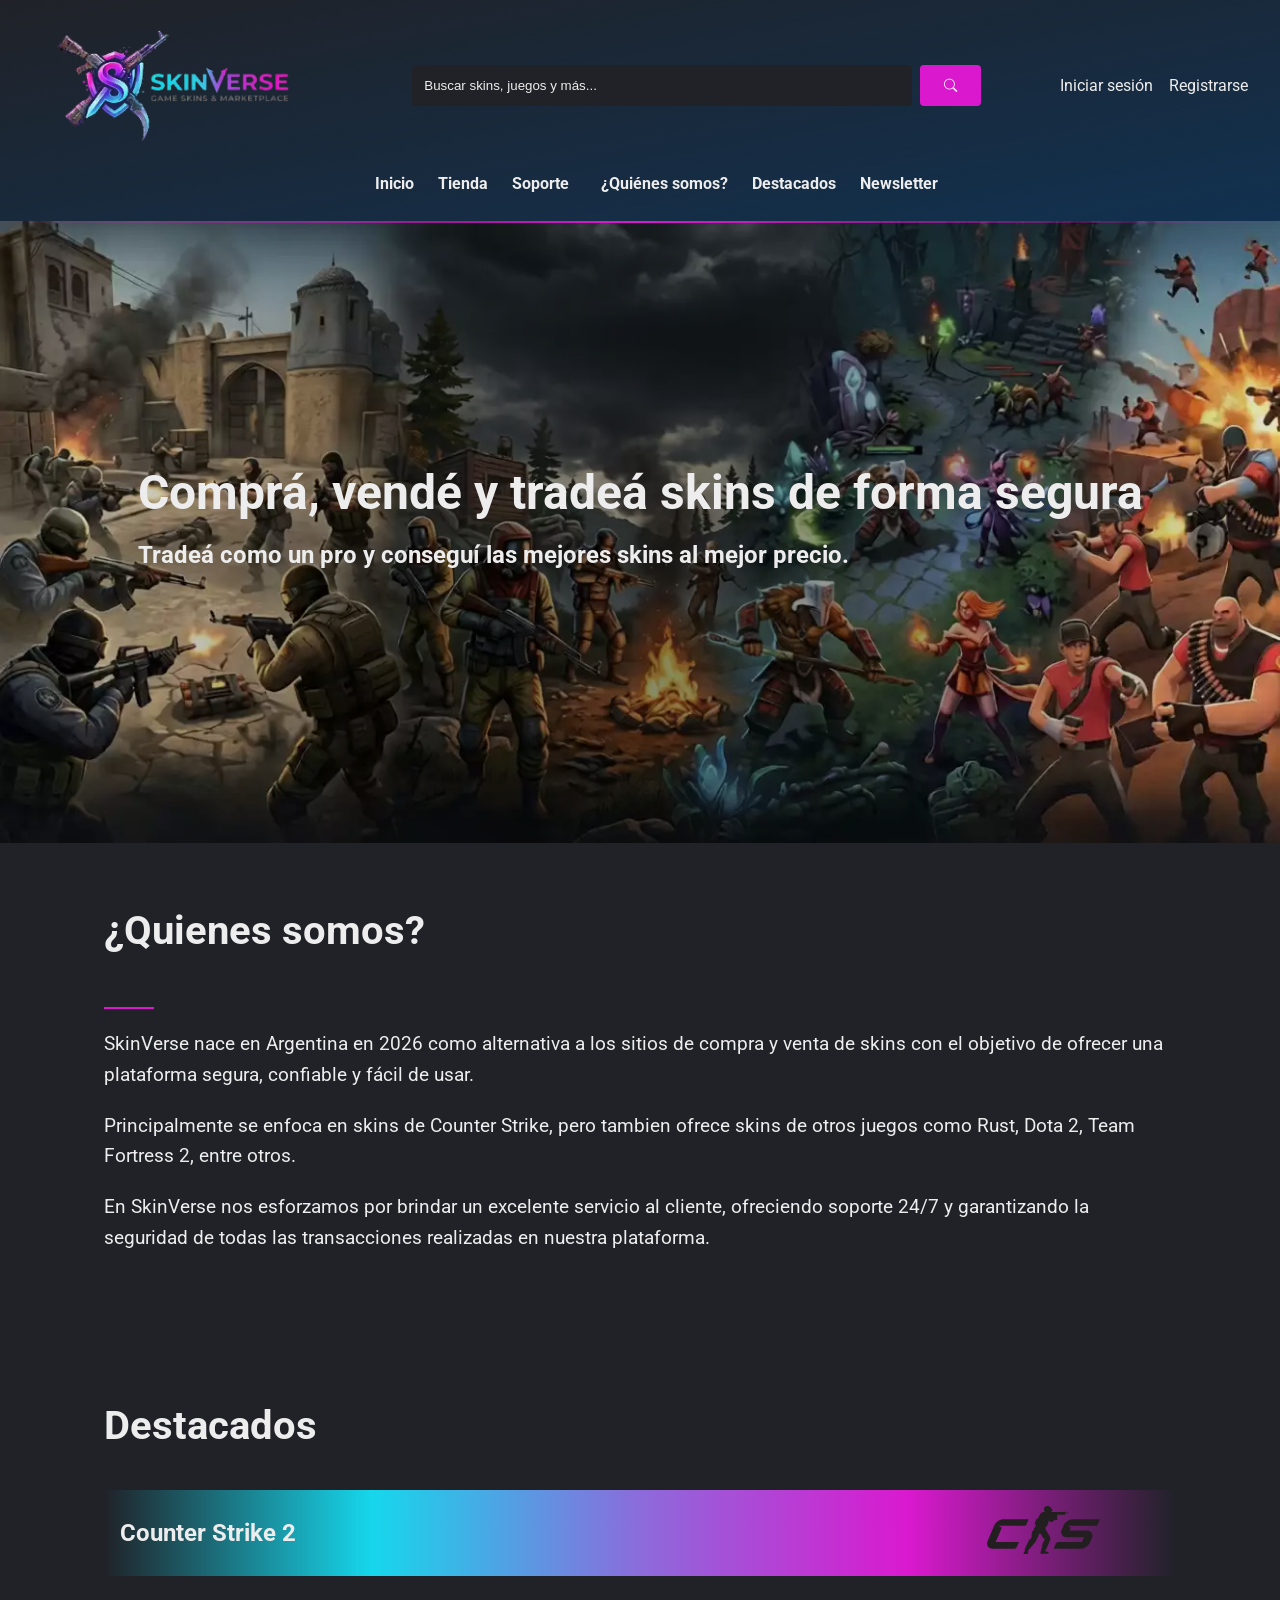
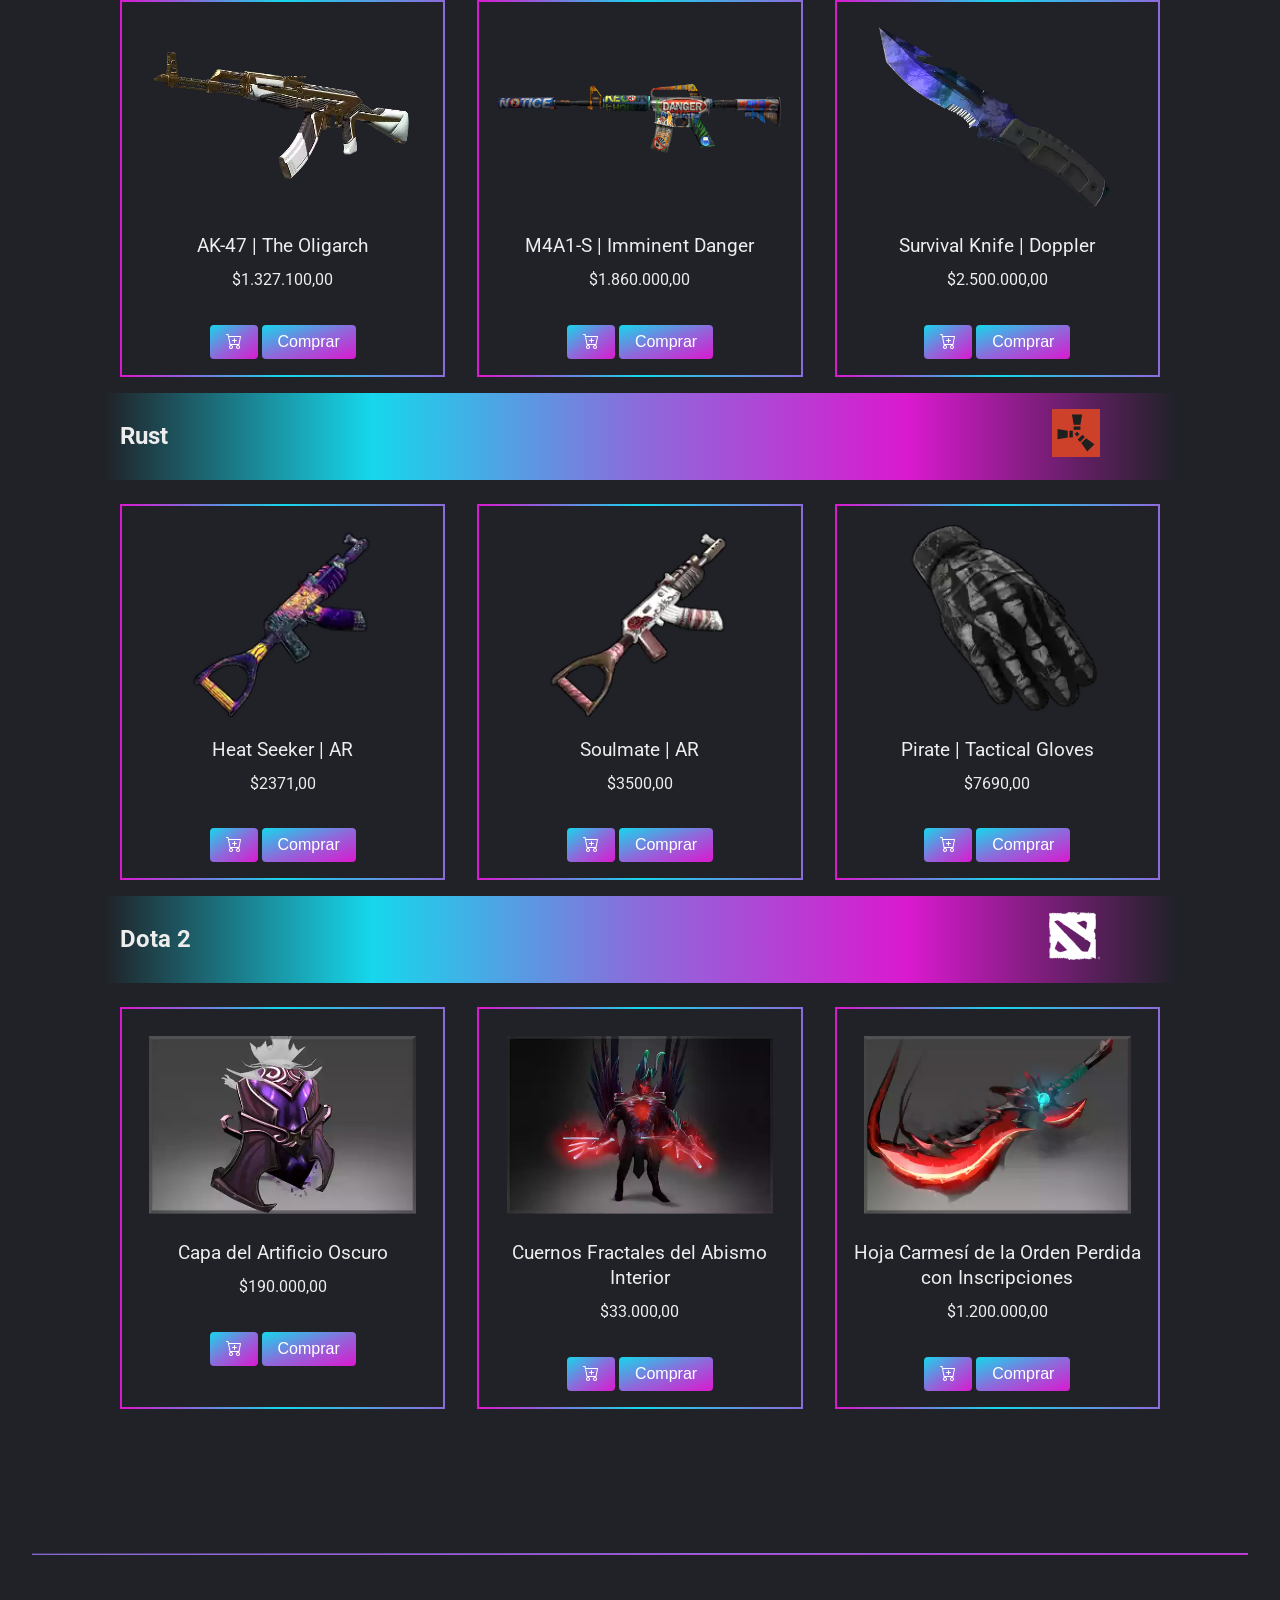
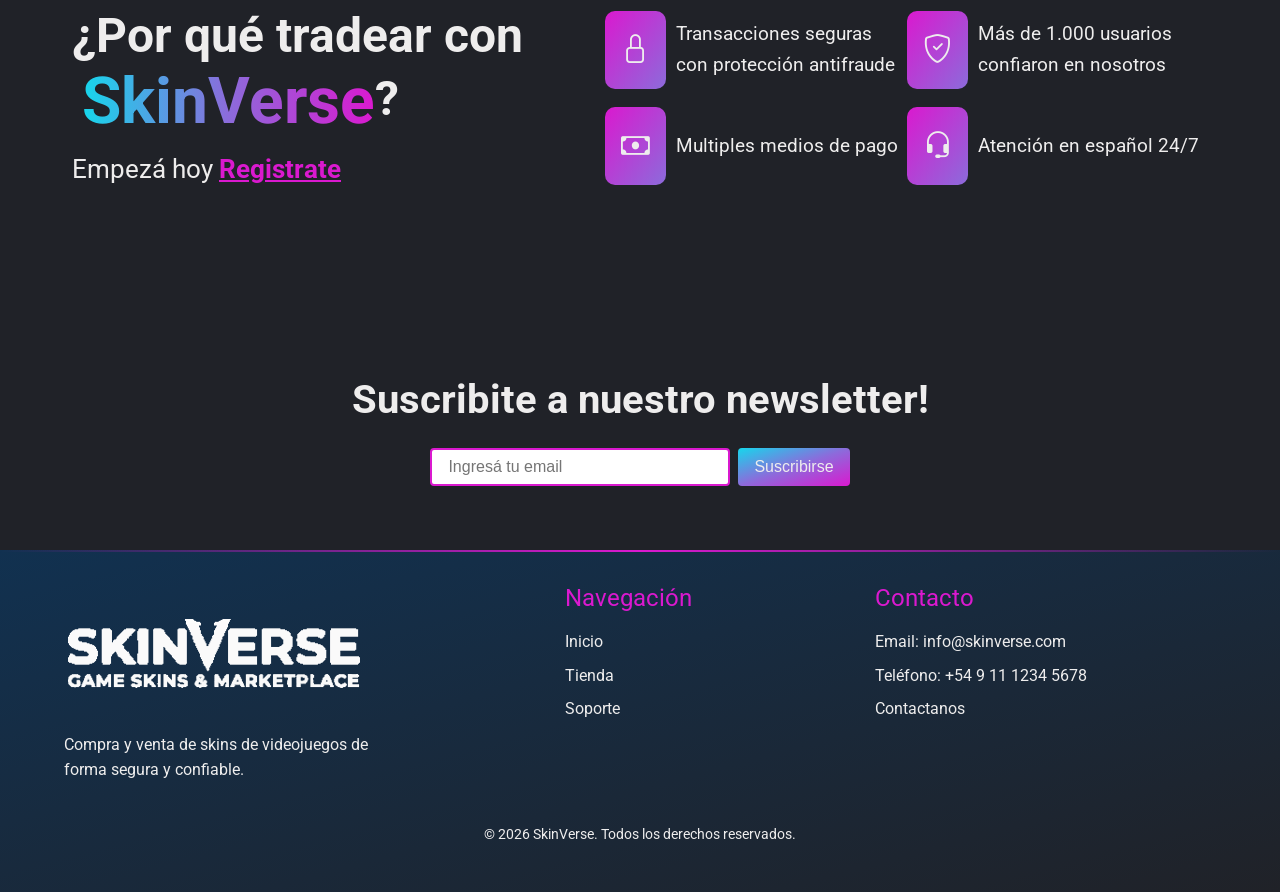
==== index.html @ b6c8f29d "README y ajustes CSS README completo CSS: ajustes para el funcionamiento responsive" ====
<!-- 
    SKINVERSE
    Es un proyecto realizado para el curso Frontend-JS de TalentoTech. El objetivo del proyecto es crear un sitio web de compra y venta de skins de videojuegos, 
    utilizando HTML, CSS y JavaScript.
    Desarrollado por: Elias Garcia - 2026
-->

<!DOCTYPE html>

<html lang="es">

<head>
    <meta charset="UTF-8">
    <meta name="viewport" content="width=device-width, initial-scale=1.0">
    <title>Compra y venta de skins | SkinVerse</title>
    <!-- Bootstrap icons -->
    <link rel="stylesheet" href="https://cdn.jsdelivr.net/npm/bootstrap-icons@1.13.1/font/bootstrap-icons.min.css">

    <!-- Google Fonts -->
    <link rel="preconnect" href="https://fonts.googleapis.com">
    <link rel="preconnect" href="https://fonts.gstatic.com" crossorigin>
    <link href="https://fonts.googleapis.com/css2?family=Roboto:ital,wght@0,100..900;1,100..900&display=swap"
        rel="stylesheet">
    <!--  End google fonts -->
    <!-- Estilos skinverse -->
    <link rel="stylesheet" href="/css/styles.css">
    <link rel="stylesheet" href="/css/home.css">


</head>
<!-- BODY START -->

<body>
    <!-- HEADER START -->
    <header class="header">
        <div class="header-top">
            <div class="header-logo">
                <a href="/index.html"><img src="/img/main/logos/logo.webp" alt="SkinVerse compra, venta y tradeo de skins"></a>
            </div>
            <button class="menu-toggle" aria-label="Desplegar menu" aria-expanded="false" aria-controls="main-nav">
                <i class="bi bi-list"></i>
            </button>
            <div class="search-container">
                <input type="text" placeholder="Buscar skins, juegos y más...">
                <button><i class="bi bi-search"></i></button>
            </div>
            <div class="auth-nav">
                <a href="/pages/login.html" class="btn-auth">Iniciar sesión</a>
                <a href="/pages/signup.html" class="btn-auth">Registrarse</a>
            </div>
        </div>
        <div class="header-bottom">
            <nav class="main-nav">
                <ul class="main-list list">
                    <li><a class="nav-link" href="/index.html">Inicio</a></li>
                    <li><a class="nav-link" href="/pages/store.html">Tienda</a></li>
                    <li><a class="nav-link" href="/pages/support.html">Soporte</a></li>
                </ul>
                <ul class="page-list list">
                    <li><a class="nav-link" href="#about">¿Quiénes somos?</a></li>
                    <li><a class="nav-link" href="#products">Destacados</a></li>
                    <li><a class="nav-link" href="#newsletter">Newsletter</a></li>
                </ul>
            </nav>
        </div>
    </header>
    <!-- HEADER END -->
    <!-- MAIN START -->
    <main>
        <!-- HERO SECTION START -->
        <section class="hero" id="home">
            <img src="/img/main/hero/hero_skinverse_compra_y_vende_skins_seguro.webp"
                alt="Compra, vende y tradea skins de forma segura">
            <div class="container hero-container">
                <h1>Comprá, vendé y tradeá skins de forma segura</h1>
                <h2>Tradeá como un pro y conseguí las mejores skins al mejor precio.</h2>
            </div>
        </section>
        <!-- HERO SECTION END -->
        <!-- ABOUT-US SECTION START -->
        <section class="about" id="about">
            <div class="container about-container">
                <h2>¿Quienes somos?</h2>
                <div class="about-content">
                    <p>
                        SkinVerse nace en Argentina en 2026 como alternativa a los sitios de compra y venta de skins con
                        el objetivo de ofrecer una plataforma segura, confiable y fácil de usar.
                    </p>
                    <p>
                        Principalmente se enfoca en skins de Counter Strike, pero tambien ofrece skins de otros juegos
                        como Rust, Dota 2, Team Fortress 2, entre otros.
                    </p>
                    <p>
                        En SkinVerse nos esforzamos por brindar un excelente servicio al cliente, ofreciendo soporte
                        24/7 y garantizando la seguridad de todas las transacciones realizadas en nuestra plataforma.
                    </p>
                </div>
            </div>
        </section>
        <!-- ABOUT-US SECTION END -->
        <!-- PRODUCTS SECTION START -->
        <section class="products" id="products">
            <div class="container products-container">
                <h2>Destacados</h2>
                <div class="products-content">
                    <h2 id="CS2">Counter Strike 2 <span><img src="/img/main/logos/logo_cs_sm_blk.svg"
                                alt="cs2 logo"></span></h2>
                    <!-- PRODUCT CAROUSEL START -->
                    <div class="popular-products-subsection">
                        <div class="popular-product-card">
                            <div class="card-header">
                                <img src="/img/skins/cs2/AK-47-The Oligarch.webp"
                                    alt="Skinverse - CS2 - AK-47 The Oligarch">
                            </div>
                            <div class="card-body">
                                <h3>AK-47 | The Oligarch</h3>
                                <p>$1.327.100,00</p>
                            </div>
                            <div class="card-footer">
                                <button class="card-btn-secondary"><i class="bi bi-cart-plus"></i></button>
                                <button class="card-btn-primary">Comprar</button>
                            </div>
                        </div>
                        <div class="popular-product-card">
                            <div class="card-header">
                                <img src="/img/skins/cs2/M4A1-S-Imminent Danger.webp"
                                    alt="Skinverse - CS2 - M4A1-S Imminent Danger">
                            </div>
                            <div class="card-body">
                                <h3>M4A1-S | Imminent Danger</h3>
                                <p>$1.860.000,00</p>
                            </div>
                            <div class="card-footer">
                                <button class="card-btn-secondary"><i class="bi bi-cart-plus"></i></button>
                                <button class="card-btn-primary">Comprar</button>
                            </div>
                        </div>
                        <div class="popular-product-card">
                            <div class="card-header">
                                <img src="/img/skins/cs2/Survival-Knife-Doppler.webp"
                                    alt="Skinverse - CS2 - Survival Knife Doppler">
                            </div>
                            <div class="card-body">
                                <h3>Survival Knife | Doppler</h3>
                                <p>$2.500.000,00</p>
                            </div>
                            <div class="card-footer">
                                <button class="card-btn-secondary"><i class="bi bi-cart-plus"></i></button>
                                <button class="card-btn-primary">Comprar</button>
                            </div>
                        </div>
                    </div>
                    <!-- PRODUCT CAROUSEL END -->
                    <h2 id="Rust">Rust <span><img src="/img/main/logos/rust-marque.svg" alt="rust logo"></span></h2>
                    <!-- SECOND CAROUSEL START -->
                    <div class="popular-products-subsection">
                        <div class="popular-product-card">
                            <div class="card-header">
                                <img src="img/skins/rust/Heat-Seeker-AR.webp" alt="Skinverse - Rust - Heat Seeker AR">
                            </div>
                            <div class="card-body">
                                <h3>Heat Seeker | AR</h3>
                                <p>$2371,00</p>
                            </div>
                            <div class="card-footer">
                                <button class="card-btn-secondary"><i class="bi bi-cart-plus"></i></button>
                                <button class="card-btn-primary">Comprar</button>
                            </div>
                        </div>
                        <div class="popular-product-card">
                            <div class="card-header">
                                <img src="img/skins/rust/Soulmate-AR.webp" alt="Skinverse - Rust - Soulmate AR">
                            </div>
                            <div class="card-body">
                                <h3>Soulmate | AR</h3>
                                <p>$3500,00</p>
                            </div>
                            <div class="card-footer">
                                <button class="card-btn-secondary"><i class="bi bi-cart-plus"></i></button>
                                <button class="card-btn-primary">Comprar</button>
                            </div>
                        </div>
                        <div class="popular-product-card">
                            <div class="card-header">
                                <img src="img/skins/rust/Pirate-Tactical-Gloves.webp"
                                    alt="Skinverse - Rust - Pirate | Tactical Gloves">
                            </div>
                            <div class="card-body">
                                <h3>Pirate | Tactical Gloves</h3>
                                <p>$7690,00</p>
                            </div>
                            <div class="card-footer">
                                <button class="card-btn-secondary"><i class="bi bi-cart-plus"></i></button>
                                <button class="card-btn-primary">Comprar</button>
                            </div>
                        </div>
                    </div>
                    <!-- SECOND CAROUSEL END -->
                    <h2 id="Dota2">Dota 2 <span><img src="/img/main/logos/dota2_logo_symbol.png"
                                alt="dota2 logo"></span></h2>
                    <!-- TERTIARY CAROUSEL START -->
                    <div class="popular-products-subsection">
                        <div class="popular-product-card">
                            <div class="card-header">
                                <img src="img/skins/dota2/Capa-del-Artificio-Oscuro.webp"
                                    alt="Skinverse - Dota 2 - Capa del Artificio Oscuro">
                            </div>
                            <div class="card-body">
                                <h3>Capa del Artificio Oscuro</h3>
                                <p>$190.000,00</p>
                            </div>
                            <div class="card-footer">
                                <button class="card-btn-secondary"><i class="bi bi-cart-plus"></i></button>
                                <button class="card-btn-primary">Comprar</button>
                            </div>
                        </div>
                        <div class="popular-product-card">
                            <div class="card-header">
                                <img src="img/skins/dota2/Cuernos-Fractales-del-Abismo-Interior.webp"
                                    alt="Skinverse - Dota 2 - Cuernos Fractales del Abismo Interior">
                            </div>
                            <div class="card-body">
                                <h3>Cuernos Fractales del Abismo Interior</h3>
                                <p>$33.000,00</p>
                            </div>
                            <div class="card-footer">
                                <button class="card-btn-secondary"><i class="bi bi-cart-plus"></i></button>
                                <button class="card-btn-primary">Comprar</button>
                            </div>
                        </div>
                        <div class="popular-product-card">
                            <div class="card-header">
                                <img src="img/skins/dota2/Hoja-Carmesí-de-la-Orden-Perdida-con-Inscripciones.webp"
                                    alt="Skinverse - Dota 2 - Hoja Carmesí de la Orden Perdida con Inscripciones">
                            </div>
                            <div class="card-body">
                                <h3>Hoja Carmesí de la Orden Perdida con Inscripciones</h3>
                                <p>$1.200.000,00</p>
                            </div>
                            <div class="card-footer">
                                <button class="card-btn-secondary"><i class="bi bi-cart-plus"></i></button>
                                <button class="card-btn-primary">Comprar</button>
                            </div>
                        </div>
                    </div>
                    <!-- TERTIARY CAROUSEL END -->
                </div>
                <!-- PRODUCTS CONTENT END -->
            </div>
        </section>
        <!-- PRODUCTS SECTION END -->
        <!-- SERVICES SECTION START -->
        <section class="services" id="services">
            <div class="container services-container">
                <div class="services-content">
                    <div>
                        <h2>¿Por qué tradear con <span>SkinVerse</span>?</h2>
                        <p>
                            Empezá hoy <a href="/pages/signup.html" class="btn-cta-services">Registrate</a>
                        </p>
                    </div>
                    <ol>
                        <li><i class="bi bi-lock"></i>Transacciones seguras con protección antifraude</li>
                        <li><i class="bi bi-shield-check"></i>Más de 1.000 usuarios confiaron en nosotros</li>
                        <li><i class="bi bi-cash"></i> Multiples medios de pago</li>
                        <li><i class="bi bi-headset"></i> Atención en español 24/7</li>
                    </ol>
                </div>
            </div>
        </section>
        <!-- SERVICES SECTION END -->
        <!-- NEWSLETTER SECTION START -->
        <section class="newsletter" id="newsletter">
            <div class="container newsletter-container">
                <h2>Suscribite a nuestro newsletter!</h2>
                <form method="POST" action="">
                    <input name="email" type="email" placeholder="Ingresá tu email" required>
                    <input type="hidden" name="_redirect" value="">
                    <button type="submit">Suscribirse</button>
                </form>
            </div>
        </section>
        <!-- NEWSLETTER SECTION END -->
    </main>
    <!-- MAIN END -->
    <!-- FOOTER START -->
    <footer>
        <div class="footer-container">
            <div class="footer-content">
                <div class="footer-col logo">
                    <img src="img/main/logos/logo_footer.webp" alt="skinverse compra,venta y tradeo de skins">
                    <p>Compra y venta de skins de videojuegos de forma segura y confiable.</p>
                </div>
                <div class="footer-col footer-nav">
                    <h3>Navegación</h3>
                    <ul>
                        <li><a href="/index.html">Inicio</a></li>
                        <li><a href="/pages/store.html">Tienda</a></li>
                        <li><a href="/pages/support.html">Soporte</a></li>
                    </ul>
                </div>
                <div class="footer-col">
                    <h3>Contacto</h3>
                    <p>Email: info@skinverse.com</p>
                    <p>Teléfono: +54 9 11 1234 5678</p>
                    <p><a href="/pages/support.html">Contactanos</a></p>
                </div>
            </div>
            <div class="footer-bottom">
                <p>&copy; 2026 SkinVerse. Todos los derechos reservados.</p>
            </div>

    </footer>
    <!-- FOOTER END -->
</body>
<!-- BODY END -->

</html>
---- css/styles.css ----
/* Aca iran los estilos basicos que se utilizan en todas las paginas dentro de este proyecto
    Tales como fondos, colores, tipografias, clases comunes, etiquetas section, main, header, footer, etc.+

    Colores: 
    Primario: Fucsia: #da19cf
    Secundario: Cian: #16d7ec
    Terciario: Violeta: #451591
    Cuaternario: Azul oscuro: #113150
    Fondo: Gris oscuro: #202228
    Textos claros: #eeeded
    Textos oscuros: #000000

    Tipografia: Roboto, sans-serif



*/
*,
*::before,
*::after {
    margin: 0;
    padding: 0;
    box-sizing: border-box;
}

:root {
    --primary-color: #da19cf;
    --primary-color-transparent: rgba(218, 25, 207, 0.5);
    --primary-color-dark: #a3158c;
    --secondary-color: #16d7ec;
    --secondary-color-transparent: rgba(22, 215, 236, 0.5);
    --tertiary-color: #8c6bdb;
    --primary-hover: #451591;
    --secondary-hover: #113150;

    --bg-primary: #202228;
    --bg-primary-transparent: rgba(32, 34, 40, 0.8);
    --bg-secondary: #113150;
    --bg-secondary-transparent: rgba(17, 49, 80, 0.8);
    --text-light: #eeeded;
    --text-dark: #000000;

    --light: #eeeded;
    --dark: #000000;

    --font-family: 'Roboto', sans-serif;
    --font-weight-normal: 400;
    --font-weight-bold: 700;
    --max-width: 1200px;
}

html {
    font-family: var(--font-family);
    font-size: 16px;
    scroll-behavior: smooth;
    scroll-padding-top: 200px;
}

body {
    background-color: var(--bg-primary);
    color: var(--text-light);
    line-height: 1.6;
}

body.menu-open {
    overflow: hidden;
}

header {
    background-color: var(--bg-secondary);
    z-index: 1000;
}

main {
    background-color: var(--bg-primary);
}

footer {
    position: relative;
}

h1,
h2 {
    font-weight: var(--font-weight-bold);
    line-height: 1.2;
    margin-bottom: 0.5rem;
}

h3,
h4,
h5 {
    font-weight: var(--font-weight-normal);
    line-height: 1.3;
    margin-bottom: 0.5rem;
}

h1 {
    font-size: clamp(1.8rem, 2.5vw, 2.5rem);
}

h2 {
    font-size: clamp(1.6rem, 2.2vw, 2.1rem);
}

h3 {
    font-size: clamp(1.4rem, 1.9vw, 1.8rem);
}

h4 {
    font-size: clamp(1.2rem, 1.6vw, 1.5rem);
}

h5 {
    font-size: clamp(1.05rem, 1.3vw, 1.25rem);
}

h6 {
    font-size: clamp(1rem, 1.1vw, 1.1rem);
}

p {
    margin-bottom: 1em;
}

a,
button,
input,
textarea,
select {
    transition: background-color 0.3s ease, color 0.3s ease;
    border-color: 0.2s ease;
}

a {
    text-decoration: none;
}

a:hover {
    text-decoration: none;
}

button {
    cursor: pointer;
}

ul,
ol {
    margin-left: 2em;
    margin-bottom: 1em;
}

li {
    margin-bottom: 0.5em;
}

/* Clases basicas reutilizables */

.section {
    padding: 4rem 0;
}

.container {
    max-width: var(--max-width);
    margin: 0 auto;
    padding: 0 4rem;
}

.btn {
    display: inline-block;
    padding: 0.75rem 1.5rem;
    background-color: var(--primary-color);
    color: var(--text-light);
    font-weight: var(--font-weight-bold);
    border: none;
    border-radius: 4px;
    text-decoration: none;
    cursor: pointer;
}

/* ------------------ */

/* Clases pertenecientes al layout: header, main y footer */
/* Header */
.header {
    background-image: linear-gradient(to bottom right, var(--bg-primary), var(--bg-secondary));
    position: sticky;
    top: 0;
    z-index: 1000;

    display: flex;
    flex-direction: column;
    align-items: center;

    padding: 0 2rem;
}

/* MENU HAMBURGUESA */

.menu-toggle {
    display: none;
    align-items: center;
    justify-content: center;

    cursor: pointer;

    background-image: linear-gradient(
        45deg,
        var(--primary-color),
        var(--primary-color-dark)
    );

    padding: 0.5rem;
    border: none;
    border-radius: 4px;
}

.menu-toggle i {
    font-size: 1.8rem;
    color: var(--text-light);
}



/* HEADER TOP */

.header-top {
    display: flex;
    align-items: center;
    justify-content: space-between;
    width: 100%;
}

.header-top .header-logo {
    width: 300px;
    height: auto;
}

.header-top .header-logo img {
    width: 100%;
    height: auto;
}

.header-top .search-container {
    display: flex;
    align-items: center;
    justify-content: center;
    gap: 0.5rem;
}

.header-top .search-container input {
    padding: 0.8rem;
    border: none;
    border-radius: 4px;
    width: 500px;
    background: var(--bg-primary);
    color: var(--text-light);
}

.header-top .search-container input::placeholder {
    color: var(--text-light);
}

.header-top .search-container input:focus {
    outline: none;
    box-shadow: 0 0 5px var(--primary-color);
}

.header-top .search-container button {
    padding: 0.8rem 1.5rem;
    background-color: var(--primary-color);
    color: var(--text-light);
    border: none;
    border-radius: 4px;
    cursor: pointer;
}

.header-top .search-container button:hover {
    background-color: var(--primary-color-dark);
}

.auth-nav {
    display: flex;
    gap: 1rem;
}

.auth-nav a {
    color: var(--text-light);
    text-decoration: none;
}

.auth-nav a:hover {
    color: var(--primary-color);
}

/* HEADER BOTTOM */

.header-bottom {
    width: 100%;
}

.main-nav {
    display: flex;
    align-items: center;
    justify-content: center;
}

.header-bottom .list {
    display: flex;
    gap: 1.5rem;
    list-style: none;
}

.nav-link {
    color: var(--text-light);
    text-decoration: none;
    font-weight: var(--font-weight-bold);
}

.nav-link:hover {
    color: var(--primary-color);
}





/* FOOTER */

.footer-container {
    width: 100%;
    padding: 2rem 4rem;
    background-image: linear-gradient(to bottom right, var(--bg-secondary), var(--bg-primary));
}

.footer-content {
    display: grid;
    margin: 0 auto;
    grid-template-columns: 1fr 1fr 1fr;
    max-width: 1400px;
    gap: 4rem;
}

.footer-col {
    display: flex;
    flex-direction: column;
}

.footer-col h3 {
    margin-bottom: 1rem;
    color: var(--primary-color);
}

.footer-col p {
    margin-bottom: 0.5rem;
    color: var(--text-light);
}

.footer-nav {
    margin-left: 6rem;
}

.footer-col ul {
    list-style: none;
    padding: 0;
    margin: 0;
}

.footer-col a {
    color: var(--text-light);
    text-decoration: none;
}

.footer-col a:hover {
    color: var(--primary-color);
}

.logo img {
    width: 300px;
    height: auto;
}

.logo p {
    color: var(--text-light);
}

.footer-bottom {
    text-align: center;
    margin-top: 2rem;
    color: var(--text-light);
    font-size: 0.9rem;
}

footer::before {
    content: "";
    position: absolute;
    top: 0;
    left: 0;
    width: 100%;
    height: 2px;
    background: linear-gradient(to right, transparent, var(--primary-color), transparent);
}

/* MEDIA QUERIES */

@media (max-width: 1200px) {
    .search-container {
        width: 400px;
    }
    .search-container input {
        width: 350px;
    }
}

@media (max-width: 992px) {
    .header-top .header-logo {
        width: 250px;
    }

    .container {
        padding: 0 2rem;
    }

    .search-container {
        width: 250px;
        justify-content: center;
    }

    .search-container input {
        width: 200px;
    }

    .footer-content {
        grid-template-columns: 1fr;
    }
    .footer-nav {
        margin-left: 0;
    }

    .footer-col {
        align-items: center;
    }
}

@media (max-width: 768px) {
    .header-top {
        flex-direction: column;
        gap: 1rem;
    }

    .header-top .header-logo {
        width: 230px;
    }

    .search-container {
        width: 100%;
        justify-content: center;
    }

    .search-container input {
        width: 90%;
    }

}

@media (max-width: 640px) {
    .main-nav {
        display: none;
    }

    .auth-nav {
        display: none;
    }

    .header-top .header-logo {
        width: 200px;
    }

    .header-top {
        flex-direction: row;
        flex-wrap: wrap;
        padding-bottom: 1rem;
    }

    .menu-toggle {
        display: flex;
    }

    .search-container {
        width: 100%;
    }

    .footer-container {
        padding: 1rem;
        align-items: center;
    }

    .footer-content {
        gap: 2rem;
    }

    .logo img {
        width: 200px;
    }
}


/* ------------------ */
---- css/home.css ----
/* 
    En este archivo css estan los estilos aplicados en el index.html que representa el home de la pagina


*/
/* HERO SECTION */
.hero {
    display: flex;
    flex-direction: column;
    align-items: center;
    justify-content: center;
    position: relative;
    overflow: hidden;
}

/* LINEA SUPERIOR */
.hero::before {
    content: "";
    position: absolute;
    top: 0;
    left: 0;
    width: 100%;
    height: 2px;
    background-image: linear-gradient(to right, transparent, var(--primary-color), transparent);
    z-index: 2;
}

/* OVERLAY/EFECTO HUMO */

.hero::after {
    content: "";
    position: absolute;
    top: 0;
    left: 0;
    width: 100%;
    height: 100%;
    background:
    radial-gradient(circle at 30% 50%, rgba(0,0,0,0.3), transparent 60%),
    radial-gradient(circle at 70% 50%, rgba(0,0,0,0.3), transparent 60%),
    linear-gradient(to right, transparent, rgba(0,0,0,0.4), transparent);

    background-size: cover;
    background-position: center;
    opacity: 0.8;
    z-index: 1;
}

.hero h1 {
    font-size: 3rem;
    margin-bottom: 20px;
    position: relative;
    z-index: 2;
}

.hero h2 {
    font-size: 1.5rem;
    margin-bottom: 30px;
    position: relative;
    z-index: 2;
}

.hero img {
    width: 100%;
    height: auto;
}

.hero-container {
    position: absolute;
    padding: 2rem 4rem;
    z-index: 2;
}

/* END HERO SECTION */
/* ============================================== */
/* ABOUT SECTION */

.about {
    display: flex;
    flex-direction: column;
    align-items: center;
    justify-content: center;
    padding: 4rem 2rem;
}

.about-container {
    display: flex;
    flex-direction: column;
    gap: 2rem;
    justify-content: center;
}

.about h2 {
    font-size: 2.5rem;
    margin-bottom: 20px;
}

.about-content {
    font-size: 1.2rem;
    line-height: 1.6;
}

.about-content::before {
    content: "";
    display: block;
    width: 50px;
    height: 2px;
    background-color: var(--primary-color);
    margin-bottom: 20px;
}

.about-content p {
    margin-bottom: 20px;
}

/* END ABOUT SECTION */
/* ============================================== */
/* PRODUCTS SECTION */

.products {
    padding: 4rem 2rem;
}

.products-container {
    display: flex;
    flex-direction: column;
    flex-wrap: wrap;
    gap: 2rem;
    justify-content: center;
}

.products-container h2 {
    font-size: 2.5rem;
}

.products-content {
    display: flex;
    flex-direction: column;
}


.products-content h2 {
    font-size: 1.5rem;
    padding: 1rem;
    background-image: linear-gradient(to right,
            transparent 0%,
            var(--secondary-color) 25%,
            var(--tertiary-color) 50%,
            var(--primary-color) 75%,
            transparent 100%);
    color: var(--text-light);

    display: flex;
    align-items: center;
    justify-content: space-between;
}

.products-content h2 span {
    display: inline-block;
    margin-left: 10px;
    vertical-align: middle;
    margin-right: 60px;
}

.products-content h2 span img {
    height: 48px;
    width: auto;
    object-fit: contain;
}

.popular-products-subsection {
    display: grid;
    grid-template-columns: 1fr 1fr 1fr;
    grid-template-rows: auto;
    gap: 2rem;
    padding: 1rem;
}

/* PRODUCT CARDS */

.popular-product-card {
    grid-row: 1;
    display: flex;
    flex-direction: column;
    align-items: center;
    padding: 1rem;
    border: 2px solid;
    border-radius: 8px;
    border-image: linear-gradient(to right, var(--primary-color), var(--secondary-color), var(--tertiary-color)) 1;
    background-color: var(--background-color);
    width: 100%;
}

.popular-product-card:hover {
    box-shadow: 0 4px 8px rgba(0, 0, 0, 0.1);
    transform: translateY(-5px);
    transition: all 0.3s ease;
}

.popular-product-card .card-header {
    width: 100%;
    height: 200px;
    overflow: hidden;
    display: flex;
    align-items: center;
    justify-content: center;
}

.popular-product-card .card-header img {
    width: 100%;
    height: 200px;
    object-fit: contain;
}

.popular-product-card .card-body {
    text-align: center;
    margin-top: 1rem;
}

.popular-product-card .card-body h3 {
    font-size: 1.2rem;
    margin-bottom: 0.5rem;
}

.popular-product-card .card-body p {
    font-size: 1rem;
    color: var(--text-light);
}

.popular-product-card .card-footer {
    margin-top: 1rem;
}

.popular-product-card .card-footer button {
    padding: 0.5rem 1rem;
    background-image: linear-gradient(to bottom right, var(--secondary-color), var(--tertiary-color), var(--primary-color));
    color: #fff;
    border: none;
    border-radius: 4px;
    font-size: 1rem;
    cursor: pointer;
}

.popular-product-card .card-footer button:hover {
    background-image: linear-gradient(to bottom right, var(--primary-color), var(--tertiary-color), var(--secondary-color));
}

.popular-product-card .card-footer button:active {
    background-image: linear-gradient(to bottom right, var(--tertiary-color), var(--primary-color), var(--secondary-color));
}

.popular-product-card .card-footer button i {
    font-size: 1rem;
    font-weight: var(--font-weight-bold);
}

/* END PRODUCTS SECTION */
/* ============================================== */
/* SERVICES SECTION */

.services {
    padding: 4rem 2rem;
    ;
}

.services::before {
    content: "";
    display: block;
    width: 100%;
    height: 2px;
    background-image: linear-gradient(to bottom right, transparent 0%, var(--tertiary-color) 40%, var(--primary-color) 100%);
    margin-bottom: 20px;
}

.services-container {
    display: flex;

    gap: 2rem;
    padding: 2rem;
    z-index: 2;
}

.services-content {
    display: flex;
    flex-direction: row;
    gap: 1rem;
}

.services-content h2 {
    font-size: 3rem;
    color: var(--text-light);
}

.services-content h2 span {
    display: inline-block;
    margin-left: 10px;
    vertical-align: middle;
    font-size: 4rem;

    background: linear-gradient(
        to right,
        var(--secondary-color),
        var(--tertiary-color),
        var(--primary-color)
    );
    background-clip: text;
    -webkit-background-clip: text;
    -webkit-text-fill-color: transparent;
}

.services-content p {
    font-size: 1.6rem;
    line-height: 1.6;
    color: var(--text-light);
}

.services-content p a {
    color: var(--primary-color);
    text-decoration: underline;
    font-weight: var(--font-weight-bold);
    transition: all 0.3s ease;
}

.services-content p a:hover {
    color: var(--secondary-color);
}

.services-container ol {
    padding: 0;
    display: grid;
    grid-template-columns: 1fr 1fr;
}

.services-container ol li {
    font-size: 1.2rem;
    color: var(--text-light);
    margin-bottom: 10px;
    display: flex;
    align-items: center;
}

.services-container ol li i {
    font-size: 1.8rem;
    background: linear-gradient(to bottom right, var(--primary-color), var(--tertiary-color));
    padding: 1rem;
    border-radius: 10px;
    margin-right: 10px;
}

/* END SERVICES SECTION */
/* ====================================================== */
/* NEWSLETTER SECTION */

.newsletter {
    padding: 4rem 2rem;
    background-color: var(--background-color);
}

.newsletter-container {
    display: flex;
    flex-direction: column;
    align-items: center;
    gap: 1rem;
}

.newsletter-container h2 {
    font-size: 2.5rem;
    color: var(--text-light);
}

.newsletter-container form {
    display: flex;
    gap: 0.5rem;
}

.newsletter-container form input[type="email"] {
    padding: 0.5rem 1rem;
    border: 2px solid var(--primary-color);
    border-radius: 4px;
    font-size: 1rem;
    width: 300px;
}

.newsletter-container form button {
    padding: 0.5rem 1rem;
    background-image: linear-gradient(to bottom right, var(--secondary-color), var(--tertiary-color), var(--primary-color));
    color: var(--text-light);
    border: none;
    border-radius: 4px;
    font-size: 1rem;
    cursor: pointer;
}

.newsletter-container form button:hover {
    background-image: linear-gradient(to bottom right, var(--primary-color), var(--tertiary-color), var(--secondary-color));
}

/* MEDIA QUERIES */

@media (max-width: 1200px) {
}

@media (max-width: 992px) {
}

@media (max-width: 768px) {
    .hero h1 {
        font-size: 1.8rem;
    }

    .hero h2 {
        font-size: 1.2rem;
    }

    .hero img {
        height: 80vh;
        object-fit: cover;
    }

    .popular-products-subsection {
        grid-template-columns: 1fr;
        grid-template-rows: auto;
        flex-wrap: wrap;
    }

    .popular-product-card {
        grid-row: auto;
        width: 100%;
    }

    .container {
        padding: 0 0;
    }

    .products-content h2 {
        font-size: 1.2rem;
        gap: 1rem;
        justify-content: space-between;
    }

    .products-content h2 span img {
    height: 30px;
    width: auto;
    object-fit: contain;
    }

    .services-container {
        padding: 0 1rem;
    }

    .services-content {
        flex-direction: column;
        align-items: center;
        text-align: center;
    }

    .services-content ol {
        margin-left: 0;
        grid-template-columns: 1fr;
    }

    .newsletter-container h2 {
        font-size: 1.8rem;
    }

    .newsletter-container form input[type="email"] {
        width: 100%;
    }
}

@media (max-width: 480px) {
    .hero-container {
        padding: 1rem 2rem;
        text-align: center;
    }
    
    .hero h1 {
        font-size: 1.5rem;
    }

    .hero h2 {
        font-size: 1rem;
    }

    .hero img {
        height: 80vh;
        object-fit: cover;
    }

    .products-content h2 {
        font-size: 1rem;
    }

    .services-content h2 {
        font-size: 2rem;
    }

    .services-content h2 span {
        font-size: 2.4rem;
    }
}


/* ------------------ */
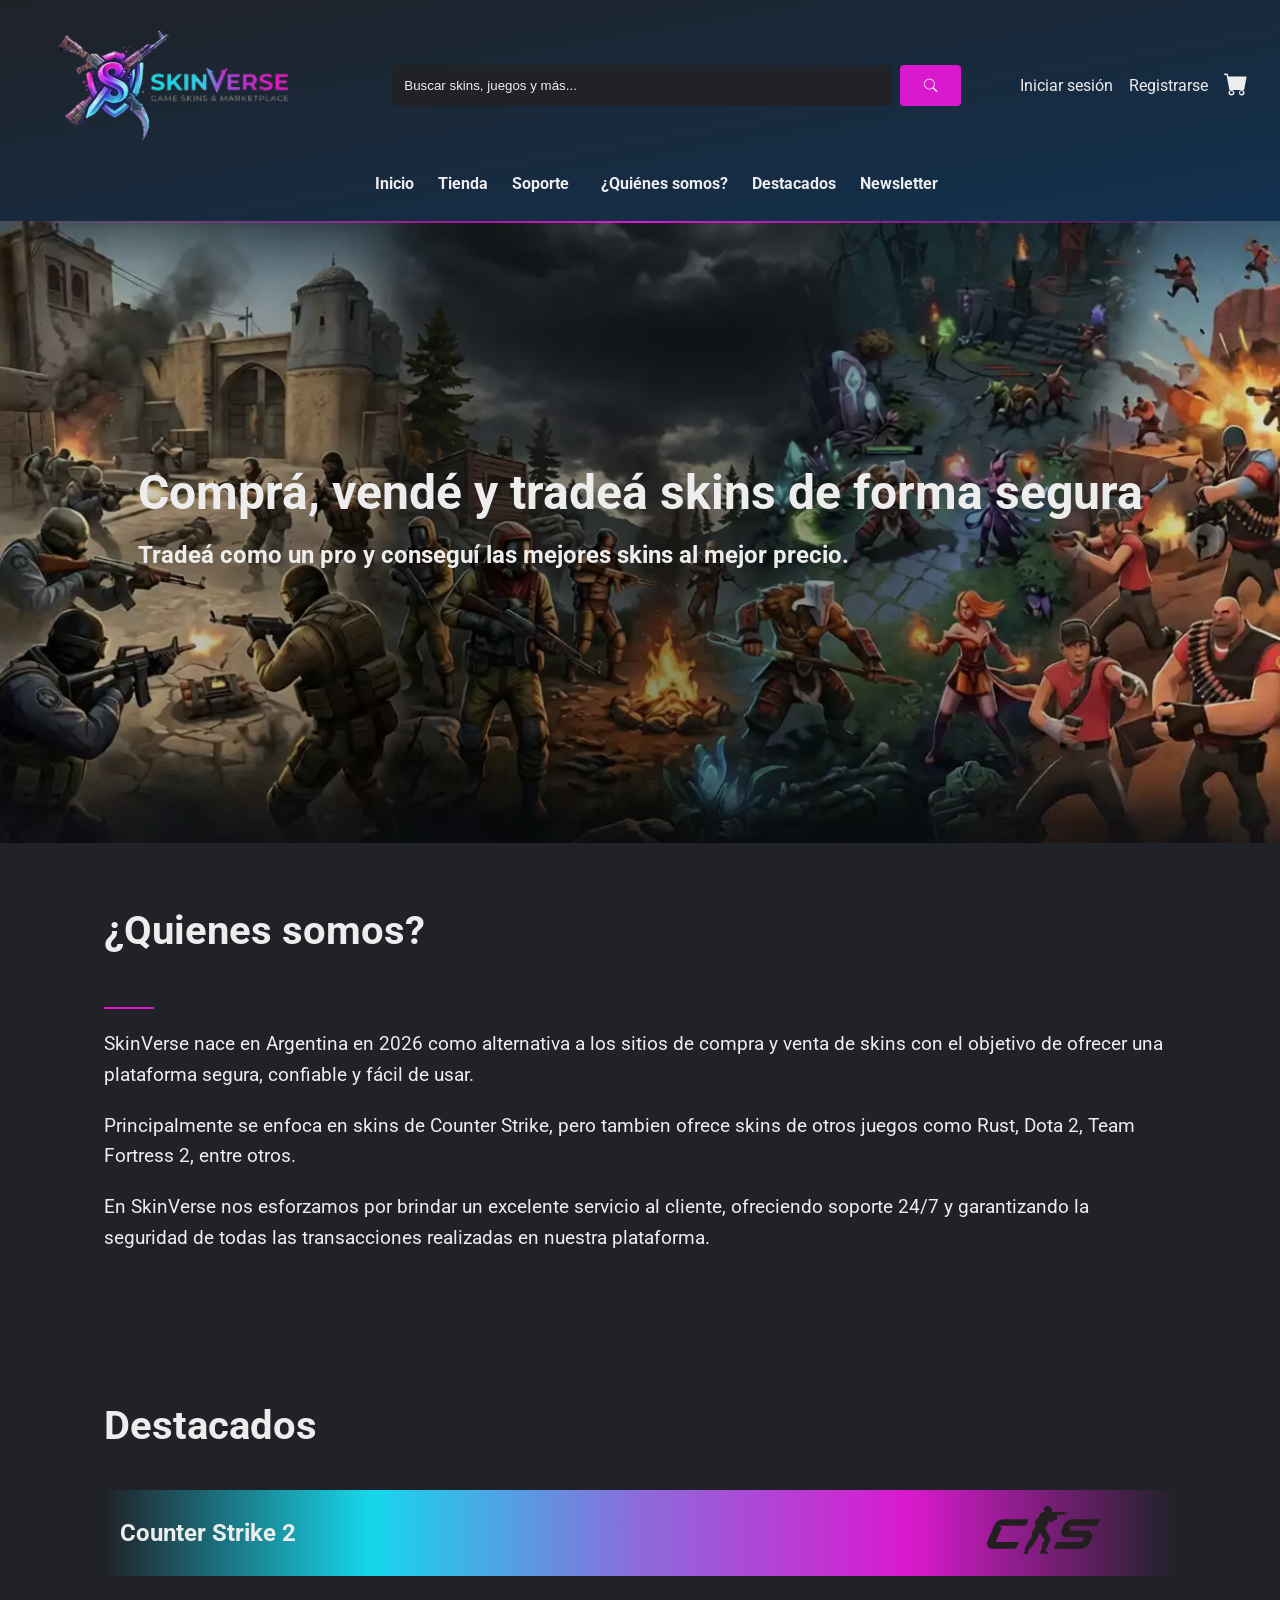
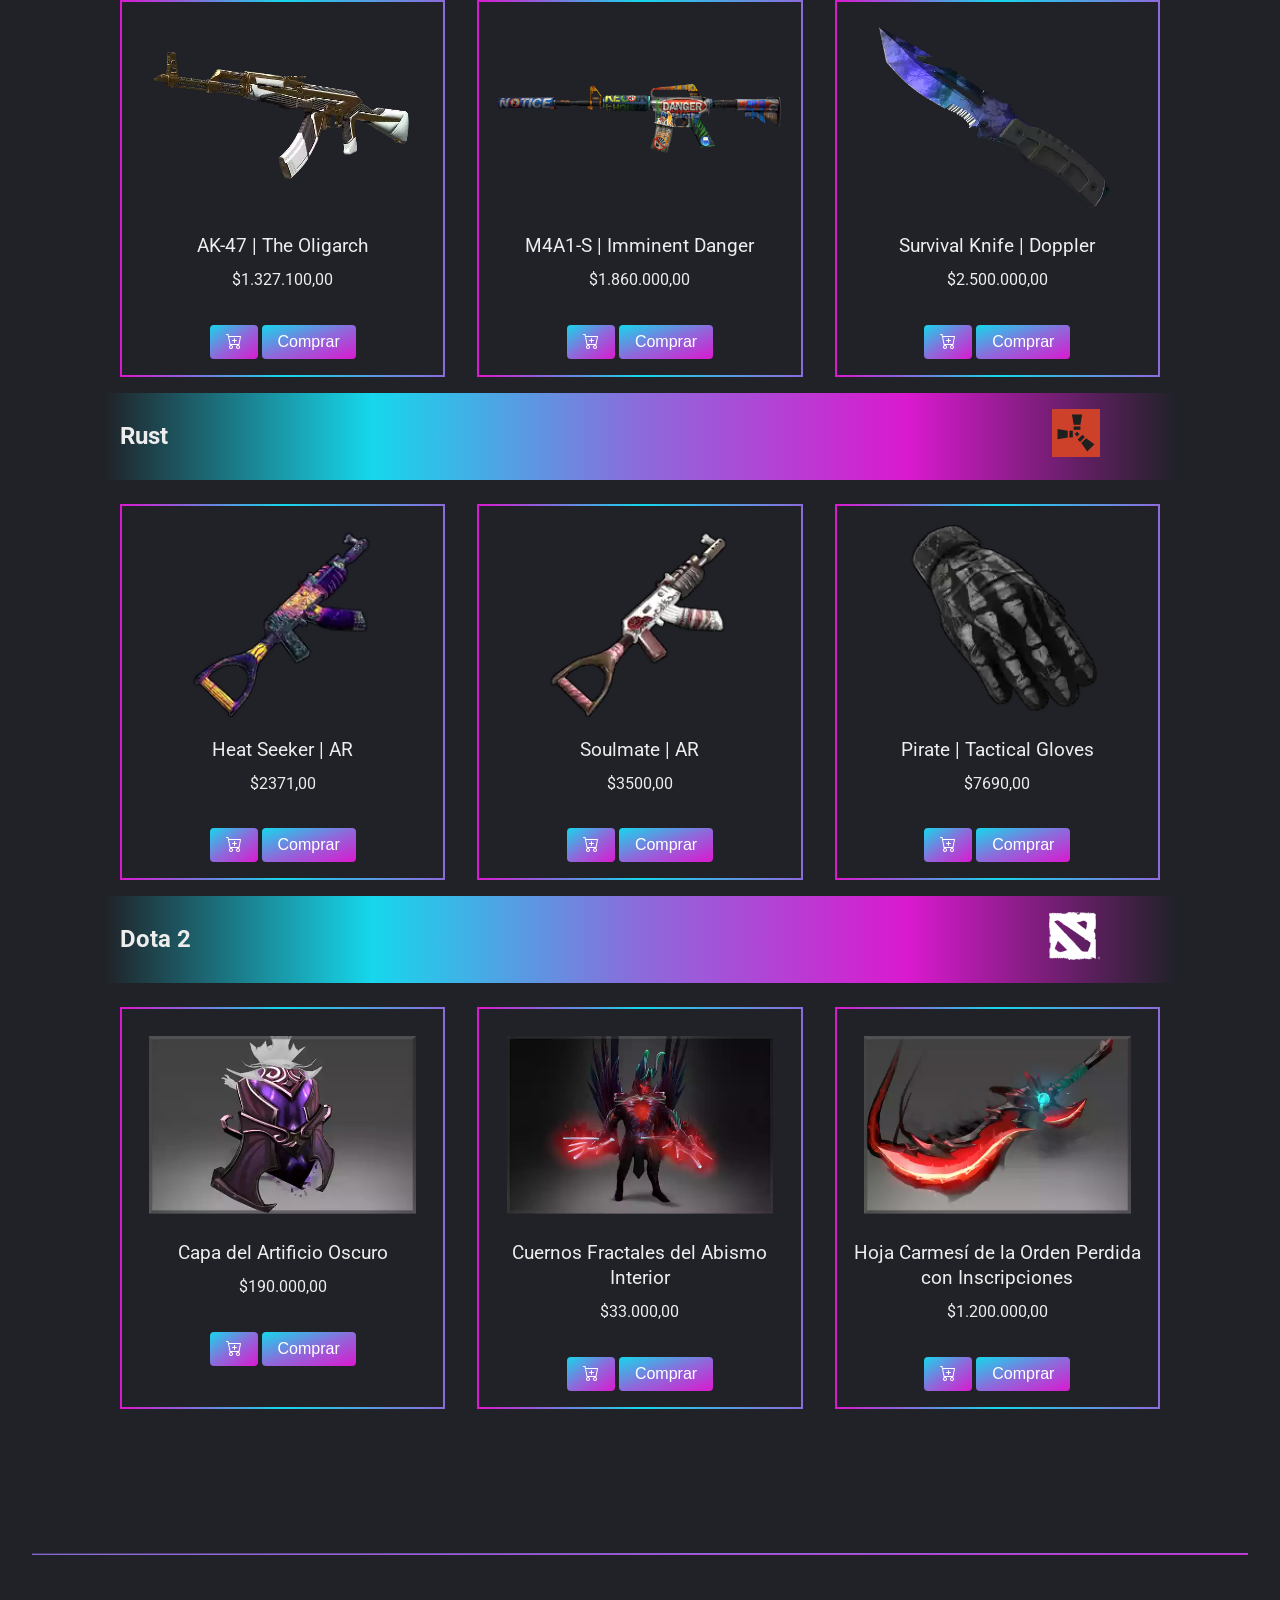
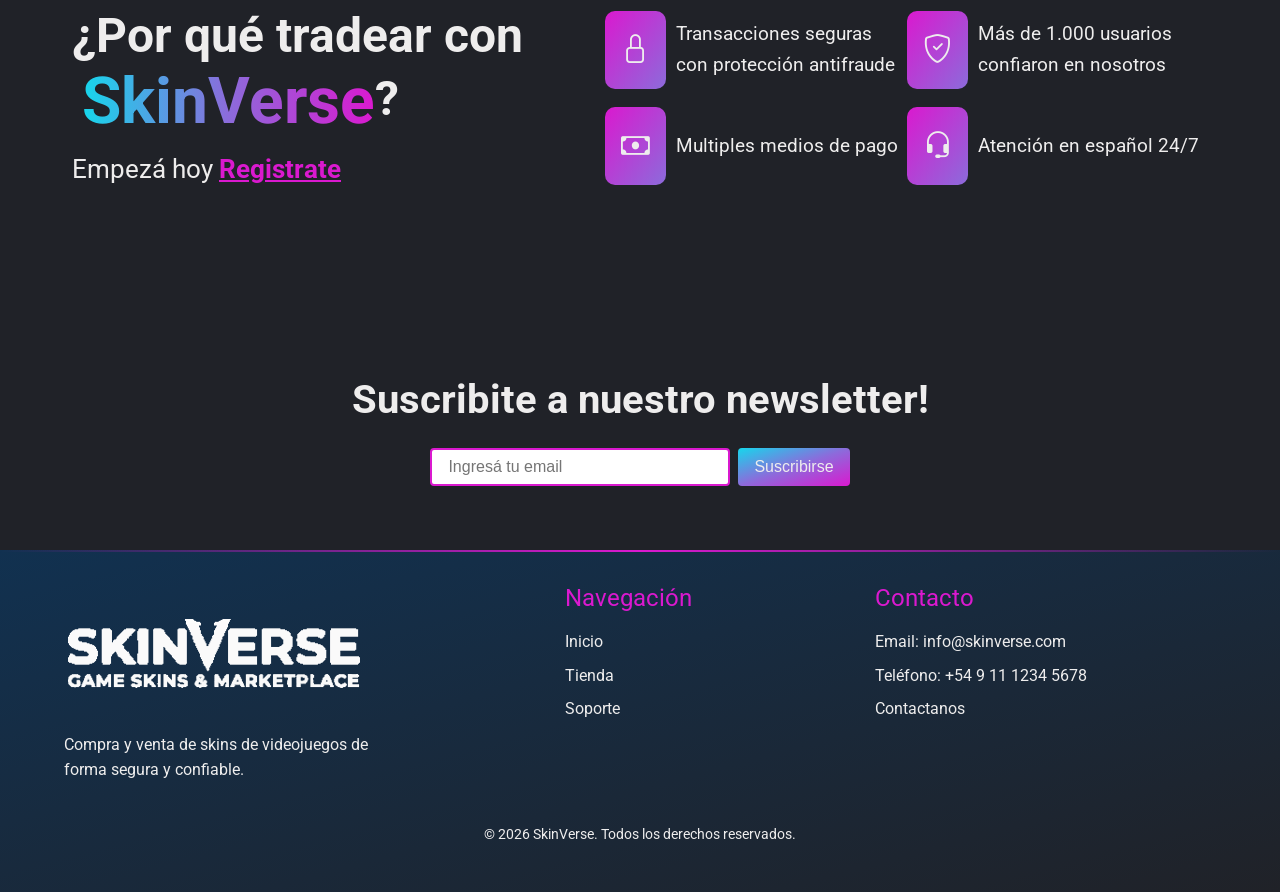
==== commit ae27d561: "responsive ultimos ajustes responsive en soporte y tienda" ====
--- a/index.html
+++ b/index.html
@@ -47,6 +47,7 @@
             <div class="auth-nav">
                 <a href="/pages/login.html" class="btn-auth">Iniciar sesión</a>
                 <a href="/pages/signup.html" class="btn-auth">Registrarse</a>
+                <a href="/pages/cart.html" class="nav-link"><i class="bi bi-cart-fill"></i></a>
             </div>
         </div>
         <div class="header-bottom">
--- a/css/styles.css
+++ b/css/styles.css
@@ -281,15 +281,20 @@
 .auth-nav {
     display: flex;
     gap: 1rem;
+    align-items: center;
 }
 
 .auth-nav a {
     color: var(--text-light);
-    text-decoration: none;
+    text-decoration: none;;
 }
 
 .auth-nav a:hover {
     color: var(--primary-color);
+}
+
+.auth-nav .bi-cart-fill {
+    font-size: 1.5rem;
 }
 
 /* HEADER BOTTOM */
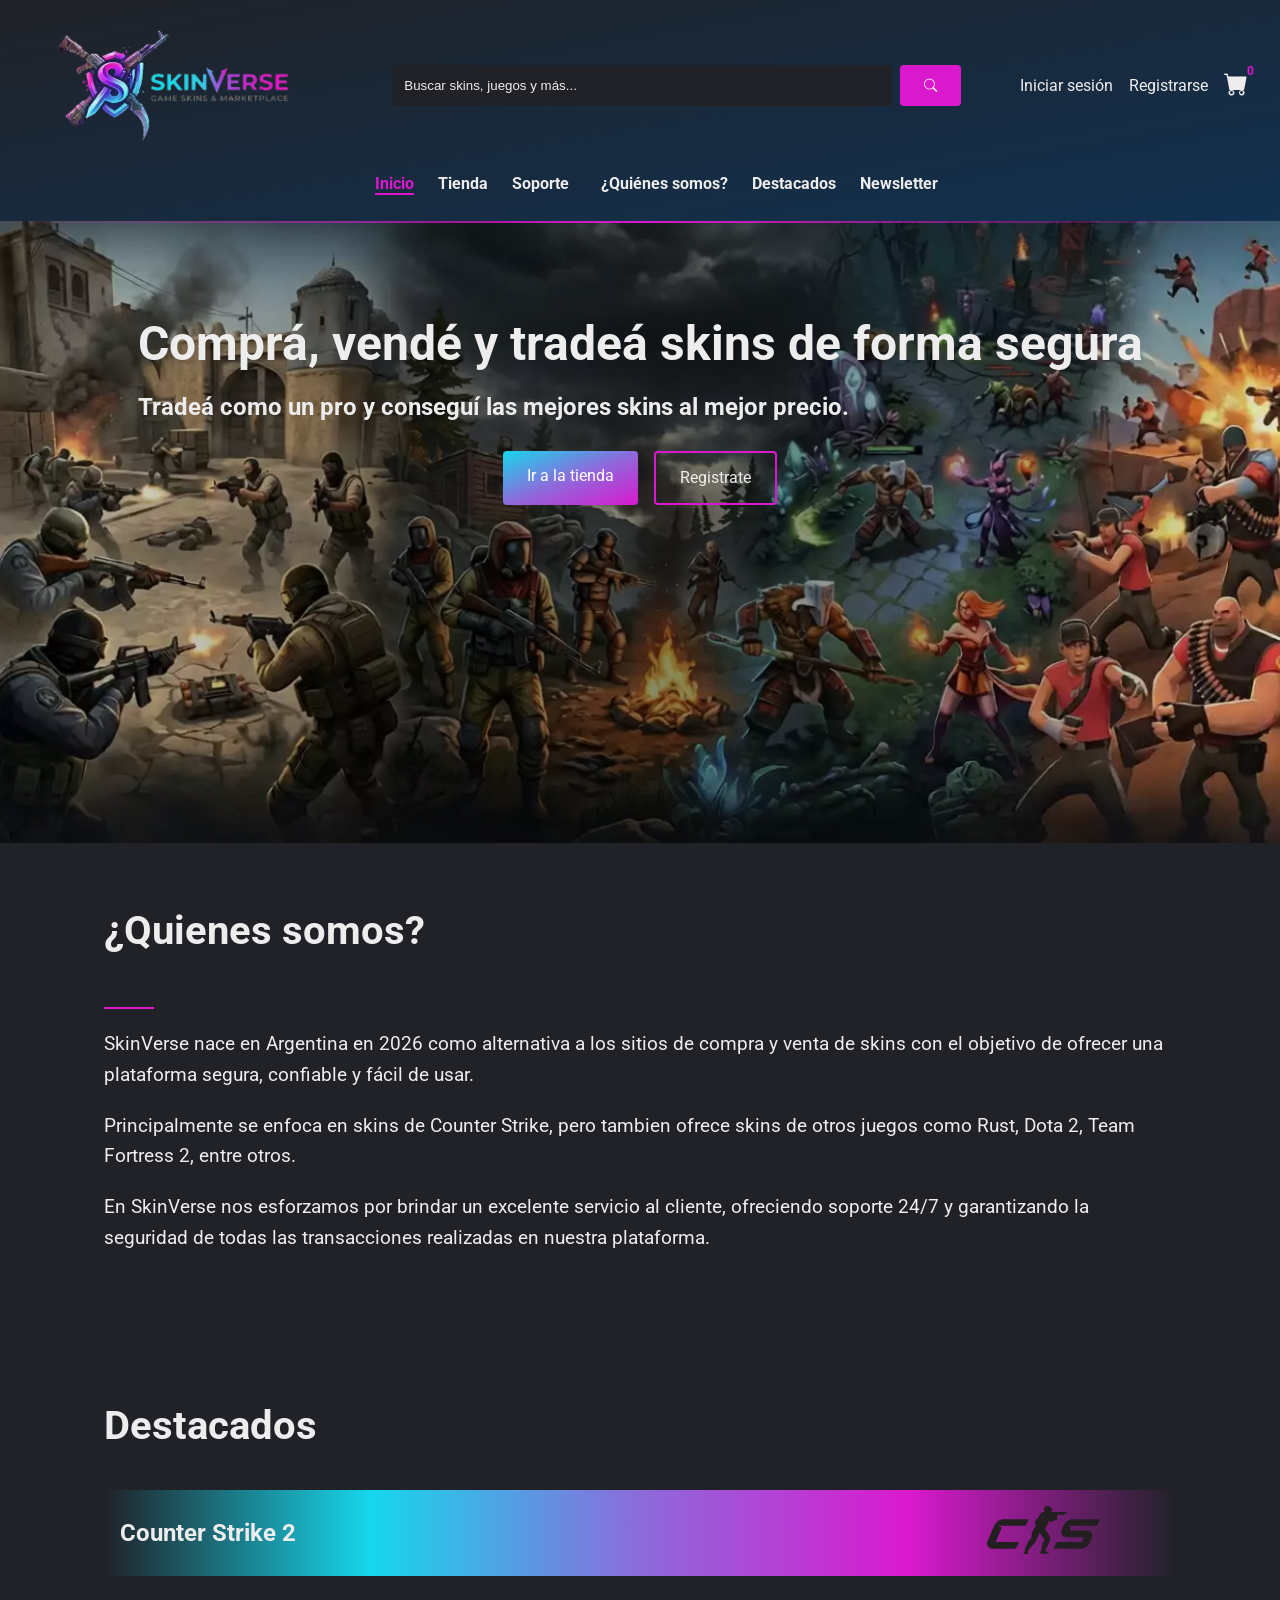
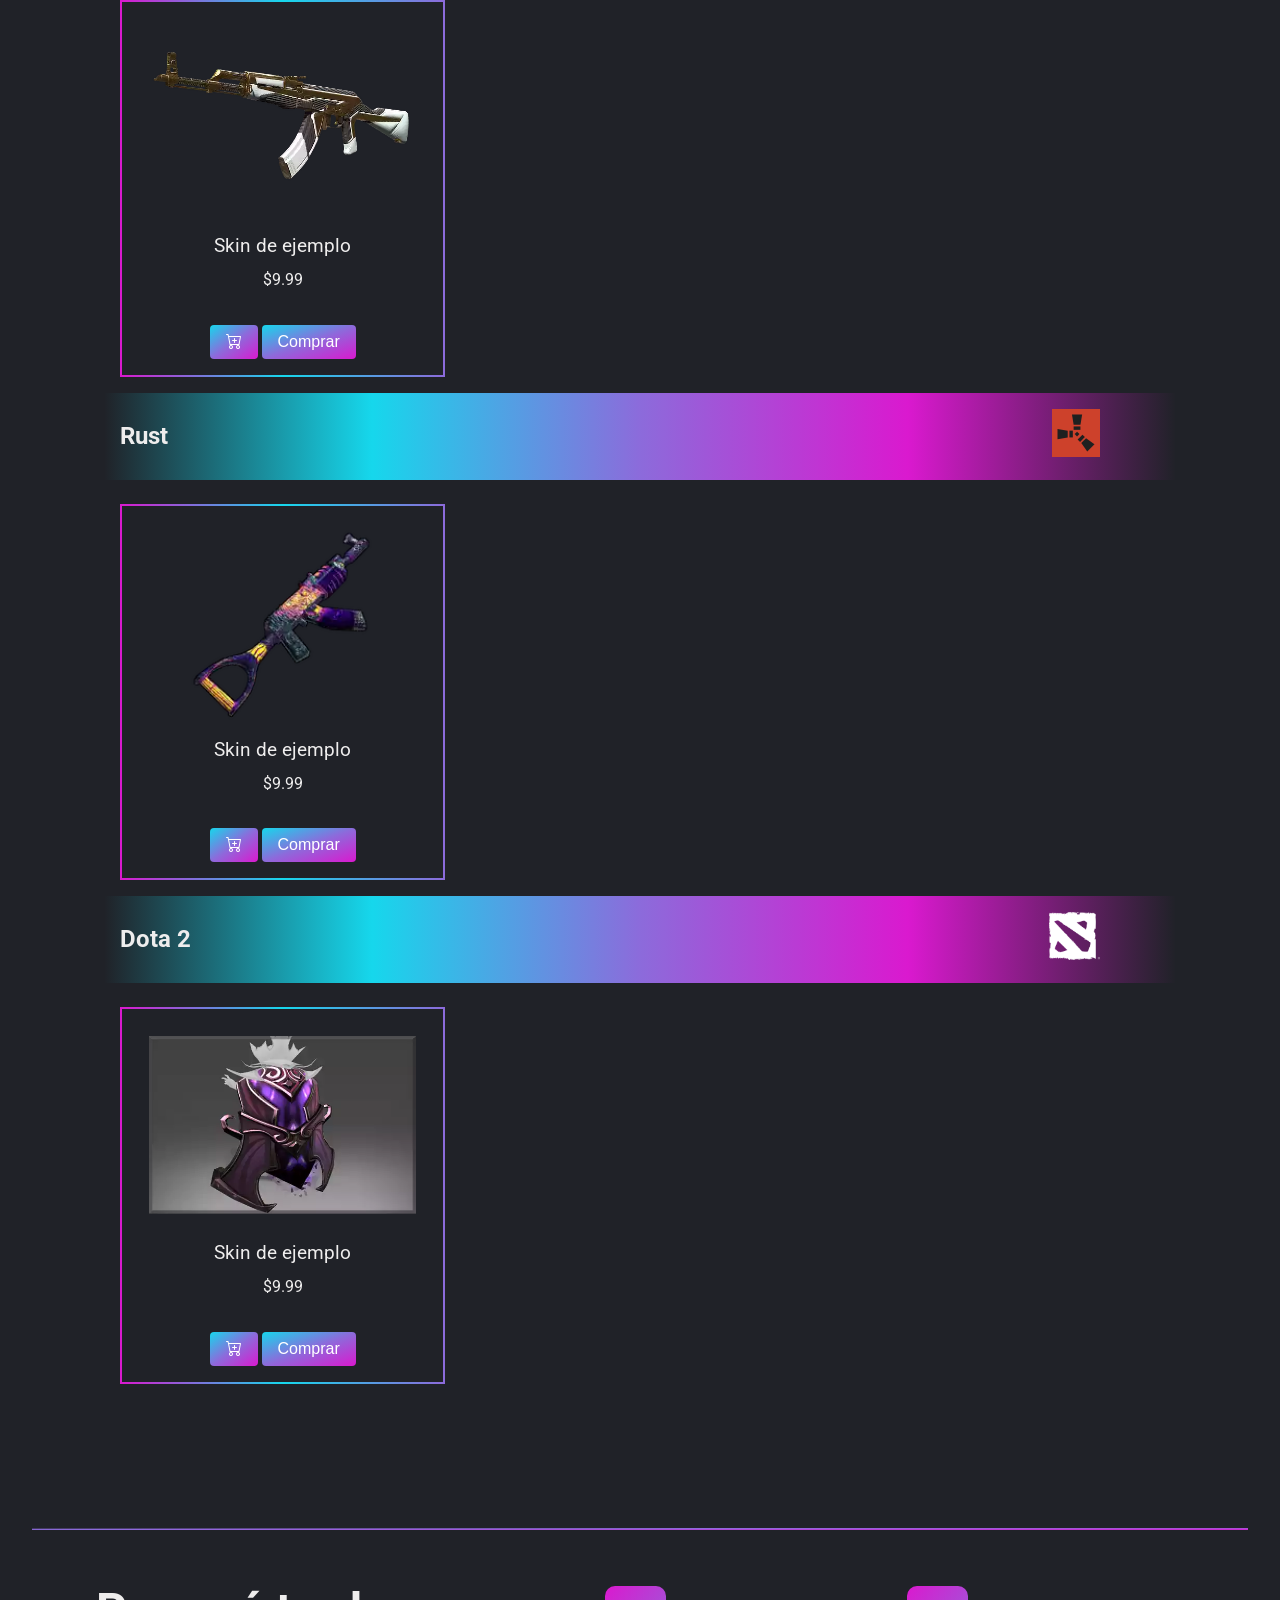
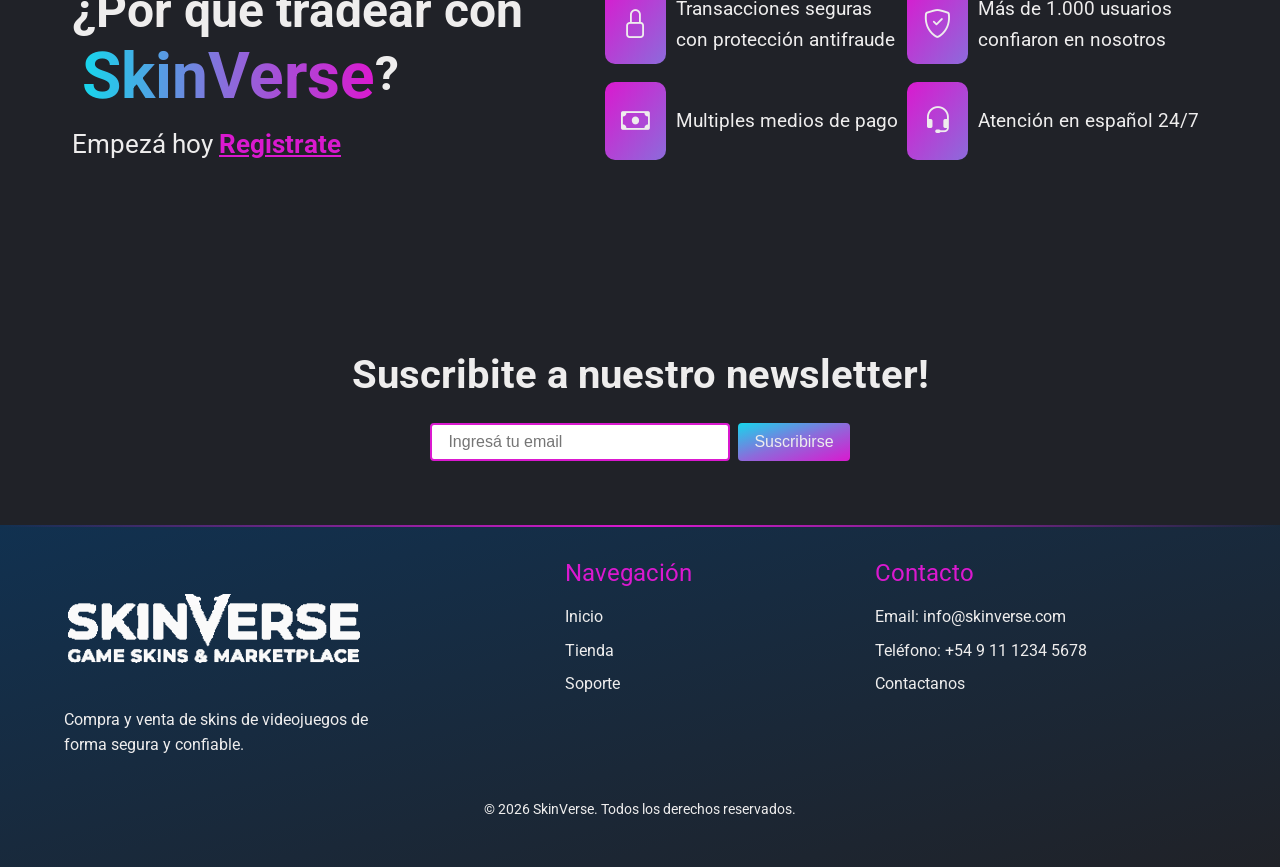
==== commit 3f24bf09: "reorganizacion completa y javascript Reorganizo el proyecto completamente, va creciendo y empiezan a" ====
--- a/index.html
+++ b/index.html
@@ -13,6 +13,7 @@
     <meta charset="UTF-8">
     <meta name="viewport" content="width=device-width, initial-scale=1.0">
     <title>Compra y venta de skins | SkinVerse</title>
+    <link rel="canonical" href="https://skinverse.netlify.app">
     <!-- Bootstrap icons -->
     <link rel="stylesheet" href="https://cdn.jsdelivr.net/npm/bootstrap-icons@1.13.1/font/bootstrap-icons.min.css">
 
@@ -27,6 +28,48 @@
     <link rel="stylesheet" href="/css/home.css">
 
 
+    <!-- SEO BASICO -->
+    <meta name="description"
+        content="SkinVerse es una web argentina para comprar skins de CS2, RUST, Dota 2 y más. Tradeá como un pro y conseguí las mejores skins al mejor precio.">
+    <meta name="keywords"
+        content="comprar skins cs2, skins cs2, skins rust, skins dota 2, dota, vender skins seguro, comprar skins seguro, tradeo de skins, skinverse">
+    <meta name="author" content="SkinVerse">
+
+    <!-- Open Graph (Facebook, WhatsApp, Instagram) -->
+    <meta property="og:title" content="SkinVerse - Compra y venta de skins">
+    <meta property="og:description"
+        content="SkinVerse es una web argentina para comprar skins de CS2, RUST, Dota 2 y más. Tradeá como un pro y conseguí las mejores skins al mejor precio.">
+    <meta property="og:type" content="website">
+    <meta property="og:url" content="https://skinverse.netlify.app">
+    <meta property="og:image" content="https://skinverse.netlify.app/assets/img/main/logos/logo_1200x630.png">
+    <meta property="og:site_name" content="SkinVerse">
+    <meta property="og:locale" content="es_AR">
+
+
+    <!-- Twitter Card -->
+    <meta name="twitter:card" content="summary_large_image">
+    <meta name="twitter:title" content="SkinVerse - Compra y venta de skins">
+    <meta name="twitter:description"
+        content="SkinVerse es una web argentina para comprar skins de CS2, RUST, Dota 2 y más. Tradeá como un pro y conseguí las mejores skins al mejor precio.">
+    <meta name="twitter:image" content="https://skinverse.netlify.app/assets/img/main/logos/logo_1200x630.png">
+
+
+    <!-- FAVICON E ICONOS PARA DIFERENTES PLATAFORMAS -->
+    <link rel="icon" type="image/png" href="/favicon-96x96.png" sizes="96x96" />
+    <link rel="icon" type="image/svg+xml" href="/favicon.svg" />
+    <link rel="shortcut icon" href="/favicon.ico" />
+    <link rel="apple-touch-icon" sizes="180x180" href="/apple-touch-icon.png" />
+    <meta name="apple-mobile-web-app-title" content="SkinVerse" />
+    <link rel="manifest" href="/site.webmanifest" />
+
+
+    <meta name="robots" content="index, follow">
+
+    <!-- JS -->
+    <script src="/js/main.js" defer></script>
+    <script src="/js/cartManager.js" defer></script>
+    <script src="/js/home.js" defer></script>
+
 </head>
 <!-- BODY START -->
 
@@ -35,7 +78,8 @@
     <header class="header">
         <div class="header-top">
             <div class="header-logo">
-                <a href="/index.html"><img src="/img/main/logos/logo.webp" alt="SkinVerse compra, venta y tradeo de skins"></a>
+                <a href="/index.html"><img src="assets/img/main/logos/logo.webp"
+                        alt="SkinVerse compra, venta y tradeo de skins" loading="lazy"></a>
             </div>
             <button class="menu-toggle" aria-label="Desplegar menu" aria-expanded="false" aria-controls="main-nav">
                 <i class="bi bi-list"></i>
@@ -45,17 +89,18 @@
                 <button><i class="bi bi-search"></i></button>
             </div>
             <div class="auth-nav">
-                <a href="/pages/login.html" class="btn-auth">Iniciar sesión</a>
-                <a href="/pages/signup.html" class="btn-auth">Registrarse</a>
-                <a href="/pages/cart.html" class="nav-link"><i class="bi bi-cart-fill"></i></a>
+                <a href="/pages/auth/login.html" class="btn-auth">Iniciar sesión</a>
+                <a href="/pages/auth/signup.html" class="btn-auth">Registrarse</a>
+                <a href="/pages/cart/cart.html" class="nav-link cart-link"><i class="bi bi-cart-fill"></i><span
+                        class="cart-count">0</span></a>
             </div>
         </div>
         <div class="header-bottom">
             <nav class="main-nav">
                 <ul class="main-list list">
                     <li><a class="nav-link" href="/index.html">Inicio</a></li>
-                    <li><a class="nav-link" href="/pages/store.html">Tienda</a></li>
-                    <li><a class="nav-link" href="/pages/support.html">Soporte</a></li>
+                    <li><a class="nav-link" href="/pages/store/store.html">Tienda</a></li>
+                    <li><a class="nav-link" href="/pages/support/support.html">Soporte</a></li>
                 </ul>
                 <ul class="page-list list">
                     <li><a class="nav-link" href="#about">¿Quiénes somos?</a></li>
@@ -70,11 +115,15 @@
     <main>
         <!-- HERO SECTION START -->
         <section class="hero" id="home">
-            <img src="/img/main/hero/hero_skinverse_compra_y_vende_skins_seguro.webp"
-                alt="Compra, vende y tradea skins de forma segura">
+            <img src="assets/img/main/hero/hero_skinverse_compra_y_vende_skins_seguro.webp"
+                alt="Compra, vende y tradea skins de forma segura" loading="lazy">
             <div class="container hero-container">
                 <h1>Comprá, vendé y tradeá skins de forma segura</h1>
                 <h2>Tradeá como un pro y conseguí las mejores skins al mejor precio.</h2>
+                <div class="hero-cta-container">
+                    <a href="/pages/store/store.html" class="btn-cta">Ir a la tienda</a>
+                    <a href="/pages/auth/signup.html" class="btn-cta-secondary">Registrate</a>
+                </div>
             </div>
         </section>
         <!-- HERO SECTION END -->
@@ -104,145 +153,25 @@
             <div class="container products-container">
                 <h2>Destacados</h2>
                 <div class="products-content">
-                    <h2 id="CS2">Counter Strike 2 <span><img src="/img/main/logos/logo_cs_sm_blk.svg"
-                                alt="cs2 logo"></span></h2>
+                    <h2 id="CS2">Counter Strike 2 <span><img src="assets/img/main/logos/logo_cs_sm_blk.svg"
+                                alt="cs2 logo" loading="lazy"></span></h2>
                     <!-- PRODUCT CAROUSEL START -->
-                    <div class="popular-products-subsection">
-                        <div class="popular-product-card">
-                            <div class="card-header">
-                                <img src="/img/skins/cs2/AK-47-The Oligarch.webp"
-                                    alt="Skinverse - CS2 - AK-47 The Oligarch">
-                            </div>
-                            <div class="card-body">
-                                <h3>AK-47 | The Oligarch</h3>
-                                <p>$1.327.100,00</p>
-                            </div>
-                            <div class="card-footer">
-                                <button class="card-btn-secondary"><i class="bi bi-cart-plus"></i></button>
-                                <button class="card-btn-primary">Comprar</button>
-                            </div>
-                        </div>
-                        <div class="popular-product-card">
-                            <div class="card-header">
-                                <img src="/img/skins/cs2/M4A1-S-Imminent Danger.webp"
-                                    alt="Skinverse - CS2 - M4A1-S Imminent Danger">
-                            </div>
-                            <div class="card-body">
-                                <h3>M4A1-S | Imminent Danger</h3>
-                                <p>$1.860.000,00</p>
-                            </div>
-                            <div class="card-footer">
-                                <button class="card-btn-secondary"><i class="bi bi-cart-plus"></i></button>
-                                <button class="card-btn-primary">Comprar</button>
-                            </div>
-                        </div>
-                        <div class="popular-product-card">
-                            <div class="card-header">
-                                <img src="/img/skins/cs2/Survival-Knife-Doppler.webp"
-                                    alt="Skinverse - CS2 - Survival Knife Doppler">
-                            </div>
-                            <div class="card-body">
-                                <h3>Survival Knife | Doppler</h3>
-                                <p>$2.500.000,00</p>
-                            </div>
-                            <div class="card-footer">
-                                <button class="card-btn-secondary"><i class="bi bi-cart-plus"></i></button>
-                                <button class="card-btn-primary">Comprar</button>
-                            </div>
-                        </div>
-                    </div>
+                    <div class="popular-products-subsection cs2-products">
+                        <!-- Cards will be generated by JavaScript -->
+                    </div> 
                     <!-- PRODUCT CAROUSEL END -->
-                    <h2 id="Rust">Rust <span><img src="/img/main/logos/rust-marque.svg" alt="rust logo"></span></h2>
+                    <h2 id="Rust">Rust <span><img src="assets/img/main/logos/rust-marque.svg" alt="rust logo"
+                                loading="lazy"></span></h2>
                     <!-- SECOND CAROUSEL START -->
-                    <div class="popular-products-subsection">
-                        <div class="popular-product-card">
-                            <div class="card-header">
-                                <img src="img/skins/rust/Heat-Seeker-AR.webp" alt="Skinverse - Rust - Heat Seeker AR">
-                            </div>
-                            <div class="card-body">
-                                <h3>Heat Seeker | AR</h3>
-                                <p>$2371,00</p>
-                            </div>
-                            <div class="card-footer">
-                                <button class="card-btn-secondary"><i class="bi bi-cart-plus"></i></button>
-                                <button class="card-btn-primary">Comprar</button>
-                            </div>
-                        </div>
-                        <div class="popular-product-card">
-                            <div class="card-header">
-                                <img src="img/skins/rust/Soulmate-AR.webp" alt="Skinverse - Rust - Soulmate AR">
-                            </div>
-                            <div class="card-body">
-                                <h3>Soulmate | AR</h3>
-                                <p>$3500,00</p>
-                            </div>
-                            <div class="card-footer">
-                                <button class="card-btn-secondary"><i class="bi bi-cart-plus"></i></button>
-                                <button class="card-btn-primary">Comprar</button>
-                            </div>
-                        </div>
-                        <div class="popular-product-card">
-                            <div class="card-header">
-                                <img src="img/skins/rust/Pirate-Tactical-Gloves.webp"
-                                    alt="Skinverse - Rust - Pirate | Tactical Gloves">
-                            </div>
-                            <div class="card-body">
-                                <h3>Pirate | Tactical Gloves</h3>
-                                <p>$7690,00</p>
-                            </div>
-                            <div class="card-footer">
-                                <button class="card-btn-secondary"><i class="bi bi-cart-plus"></i></button>
-                                <button class="card-btn-primary">Comprar</button>
-                            </div>
-                        </div>
+                    <div class="popular-products-subsection rust-products">
+                        <!-- Cards will be generated by JavaScript -->
                     </div>
                     <!-- SECOND CAROUSEL END -->
-                    <h2 id="Dota2">Dota 2 <span><img src="/img/main/logos/dota2_logo_symbol.png"
-                                alt="dota2 logo"></span></h2>
+                    <h2 id="Dota2">Dota 2 <span><img src="assets/img/main/logos/dota2_logo_symbol.png" alt="dota2 logo"
+                                loading="lazy"></span></h2>
                     <!-- TERTIARY CAROUSEL START -->
-                    <div class="popular-products-subsection">
-                        <div class="popular-product-card">
-                            <div class="card-header">
-                                <img src="img/skins/dota2/Capa-del-Artificio-Oscuro.webp"
-                                    alt="Skinverse - Dota 2 - Capa del Artificio Oscuro">
-                            </div>
-                            <div class="card-body">
-                                <h3>Capa del Artificio Oscuro</h3>
-                                <p>$190.000,00</p>
-                            </div>
-                            <div class="card-footer">
-                                <button class="card-btn-secondary"><i class="bi bi-cart-plus"></i></button>
-                                <button class="card-btn-primary">Comprar</button>
-                            </div>
-                        </div>
-                        <div class="popular-product-card">
-                            <div class="card-header">
-                                <img src="img/skins/dota2/Cuernos-Fractales-del-Abismo-Interior.webp"
-                                    alt="Skinverse - Dota 2 - Cuernos Fractales del Abismo Interior">
-                            </div>
-                            <div class="card-body">
-                                <h3>Cuernos Fractales del Abismo Interior</h3>
-                                <p>$33.000,00</p>
-                            </div>
-                            <div class="card-footer">
-                                <button class="card-btn-secondary"><i class="bi bi-cart-plus"></i></button>
-                                <button class="card-btn-primary">Comprar</button>
-                            </div>
-                        </div>
-                        <div class="popular-product-card">
-                            <div class="card-header">
-                                <img src="img/skins/dota2/Hoja-Carmesí-de-la-Orden-Perdida-con-Inscripciones.webp"
-                                    alt="Skinverse - Dota 2 - Hoja Carmesí de la Orden Perdida con Inscripciones">
-                            </div>
-                            <div class="card-body">
-                                <h3>Hoja Carmesí de la Orden Perdida con Inscripciones</h3>
-                                <p>$1.200.000,00</p>
-                            </div>
-                            <div class="card-footer">
-                                <button class="card-btn-secondary"><i class="bi bi-cart-plus"></i></button>
-                                <button class="card-btn-primary">Comprar</button>
-                            </div>
-                        </div>
+                    <div class="popular-products-subsection dota2-products">
+                        <!-- Cards will be generated by JavaScript -->
                     </div>
                     <!-- TERTIARY CAROUSEL END -->
                 </div>
@@ -257,7 +186,7 @@
                     <div>
                         <h2>¿Por qué tradear con <span>SkinVerse</span>?</h2>
                         <p>
-                            Empezá hoy <a href="/pages/signup.html" class="btn-cta-services">Registrate</a>
+                            Empezá hoy <a href="/pages/auth/signup.html" class="btn-cta-services">Registrate</a>
                         </p>
                     </div>
                     <ol>
@@ -274,7 +203,7 @@
         <section class="newsletter" id="newsletter">
             <div class="container newsletter-container">
                 <h2>Suscribite a nuestro newsletter!</h2>
-                <form method="POST" action="">
+                <form method="POST" action="https://formspree.io/f/mgoqvnon" class="newsletter-form">
                     <input name="email" type="email" placeholder="Ingresá tu email" required>
                     <input type="hidden" name="_redirect" value="">
                     <button type="submit">Suscribirse</button>
@@ -289,22 +218,23 @@
         <div class="footer-container">
             <div class="footer-content">
                 <div class="footer-col logo">
-                    <img src="img/main/logos/logo_footer.webp" alt="skinverse compra,venta y tradeo de skins">
+                    <img src="assets/img/main/logos/logo_footer.webp" alt="skinverse compra,venta y tradeo de skins"
+                        loading="lazy">
                     <p>Compra y venta de skins de videojuegos de forma segura y confiable.</p>
                 </div>
                 <div class="footer-col footer-nav">
                     <h3>Navegación</h3>
                     <ul>
                         <li><a href="/index.html">Inicio</a></li>
-                        <li><a href="/pages/store.html">Tienda</a></li>
-                        <li><a href="/pages/support.html">Soporte</a></li>
+                        <li><a href="/pages/store/store.html">Tienda</a></li>
+                        <li><a href="/pages/support/support.html">Soporte</a></li>
                     </ul>
                 </div>
                 <div class="footer-col">
                     <h3>Contacto</h3>
                     <p>Email: info@skinverse.com</p>
                     <p>Teléfono: +54 9 11 1234 5678</p>
-                    <p><a href="/pages/support.html">Contactanos</a></p>
+                    <p><a href="/pages/support/support.html">Contactanos</a></p>
                 </div>
             </div>
             <div class="footer-bottom">
@@ -313,7 +243,9 @@
 
     </footer>
     <!-- FOOTER END -->
+
 </body>
 <!-- BODY END -->
 
+
 </html>
--- a/css/styles.css
+++ b/css/styles.css
@@ -297,6 +297,20 @@
     font-size: 1.5rem;
 }
 
+.cart-link {
+    position: relative;
+}
+
+.cart-count {
+    position: absolute;
+    top: -8px;
+    right: -12px;
+    color: var(--primary-color);
+    font-size: 0.75rem;
+    padding: 0.2rem 0.4rem;
+    border-radius: 50%;
+}
+
 /* HEADER BOTTOM */
 
 .header-bottom {
@@ -325,7 +339,10 @@
     color: var(--primary-color);
 }
 
-
+.nav-link.active {
+    color: var(--primary-color);
+    border-bottom: 2px solid var(--primary-color);
+}
 
 
 
@@ -417,6 +434,11 @@
 }
 
 @media (max-width: 992px) {
+    .header-top {
+        flex-direction: column;
+        gap: 1rem;
+    }
+
     .header-top .header-logo {
         width: 250px;
     }
@@ -426,12 +448,18 @@
     }
 
     .search-container {
-        width: 250px;
+        width: 300px;
         justify-content: center;
     }
 
     .search-container input {
         width: 200px;
+    }
+
+    .auth-nav {
+        gap: 0.5rem;
+        width: 100%;
+        justify-content: center;
     }
 
     .footer-content {
@@ -469,11 +497,18 @@
 
 @media (max-width: 640px) {
     .main-nav {
-        display: none;
+        flex-direction: column;
+        gap: 1rem;
+        align-items: center;
+    }
+
+    .main-nav ul {
+        flex-direction: column;
+        align-items: center;
     }
 
     .auth-nav {
-        display: none;
+        display: flex;
     }
 
     .header-top .header-logo {
@@ -485,11 +520,20 @@
         flex-wrap: wrap;
         padding-bottom: 1rem;
     }
-
+    /*================================*/
     .menu-toggle {
         display: flex;
     }
-
+    
+    .header-bottom {
+        display: none;
+    }
+    
+    .header-bottom.open {
+        display: block;
+    }
+    /*================================*/
+    
     .search-container {
         width: 100%;
     }
--- a/css/home.css
+++ b/css/home.css
@@ -66,8 +66,51 @@
 
 .hero-container {
     position: absolute;
+    top: 10%;
     padding: 2rem 4rem;
     z-index: 2;
+    gap: 1rem;
+}
+
+.hero-cta-container {
+    display: flex;
+    gap: 1rem;
+    position: relative;
+    z-index: 2;
+    justify-content: center;
+}
+
+.btn-cta {
+    padding: 0.75rem 1.5rem;
+    background-image: linear-gradient(to bottom right, var(--secondary-color), var(--tertiary-color), var(--primary-color));
+    color: #fff;
+    border: none;
+    border-radius: 4px;
+    font-size: 1rem;
+    cursor: pointer;
+    transition: all 0.3s ease;
+}
+
+.btn-cta:hover {
+    background-image: linear-gradient(to bottom right, var(--primary-color), var(--tertiary-color), var(--secondary-color));
+    transform: translateY(-4px);
+}
+
+.btn-cta-secondary {
+    padding: 0.75rem 1.5rem;
+    background-color: var(--background-color);
+    color: var(--text-light);
+    border: 2px solid var(--primary-color);
+    border-radius: 4px;
+    font-size: 1rem;
+    cursor: pointer;
+    transition: all 0.3s ease;
+}
+
+.btn-cta-secondary:hover {
+    background-color: var(--primary-color);
+    color: #fff;
+    transform: translateY(-4px);
 }
 
 /* END HERO SECTION */
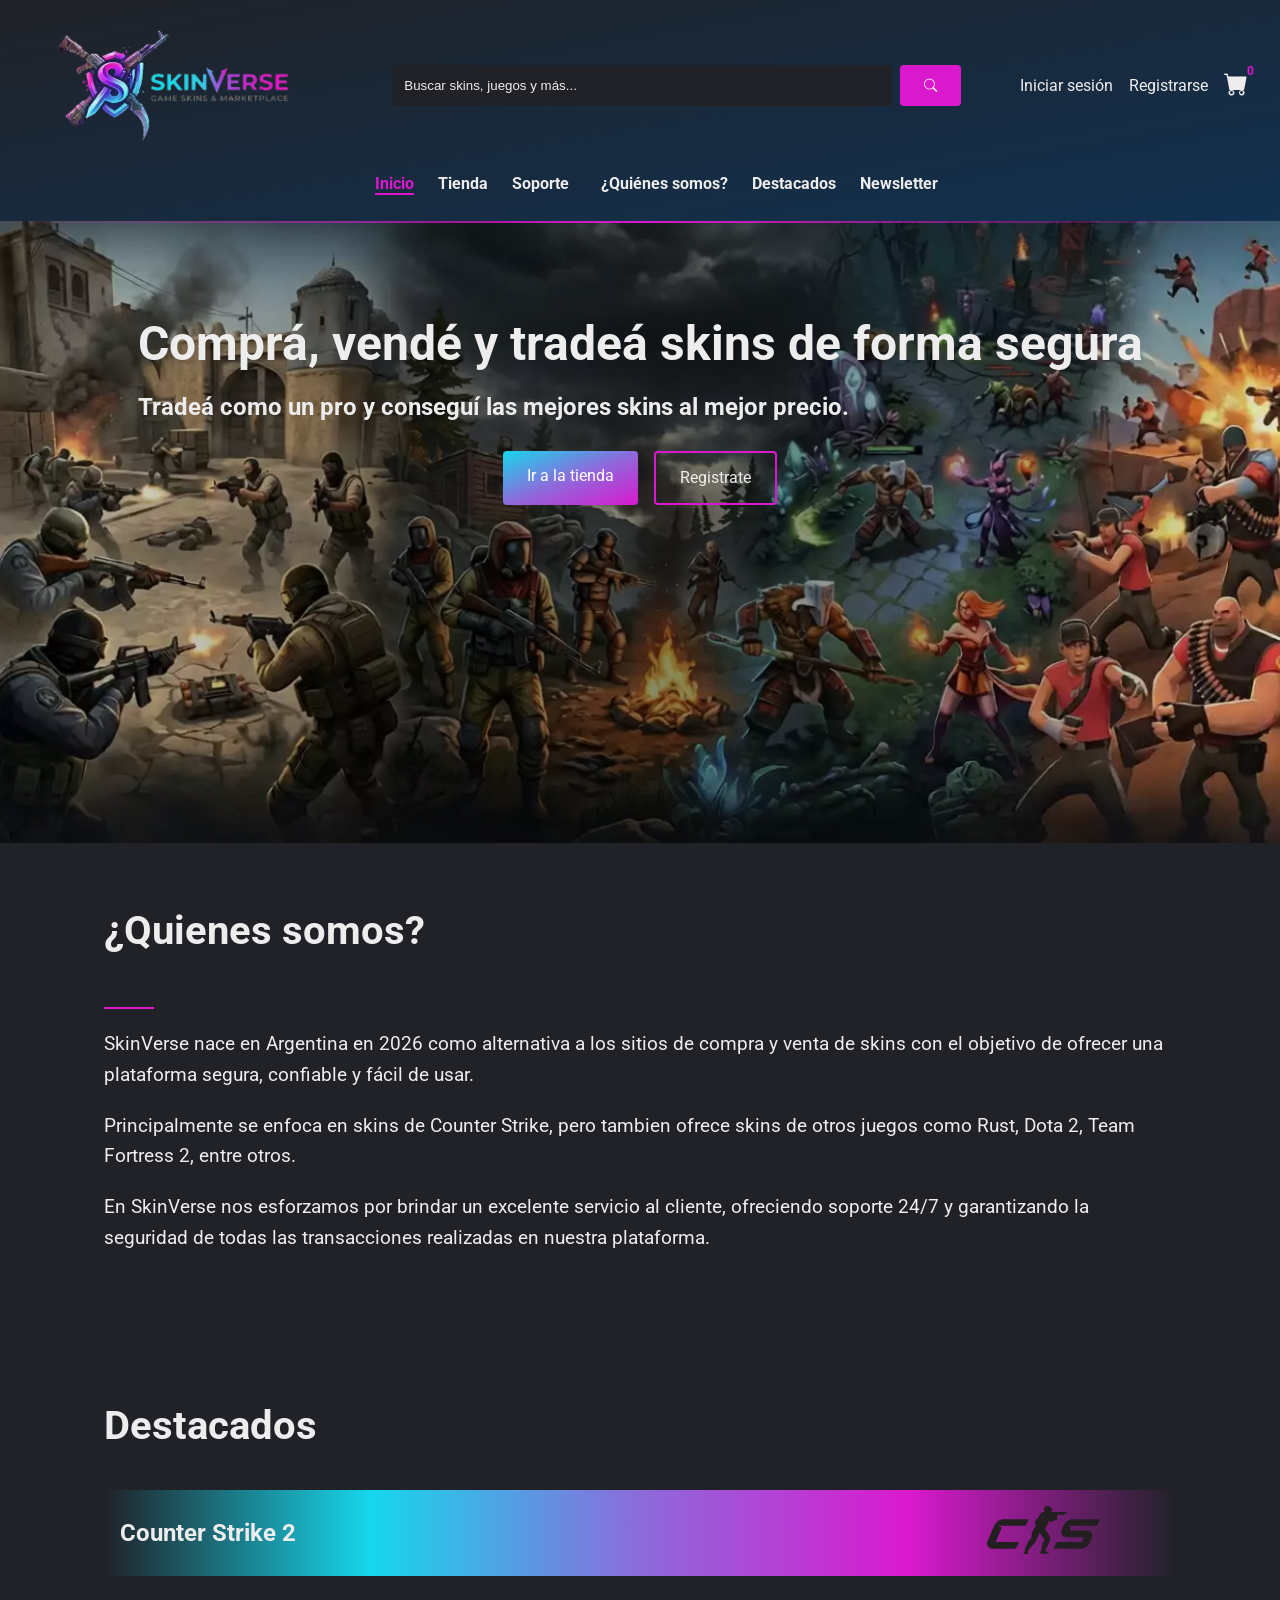
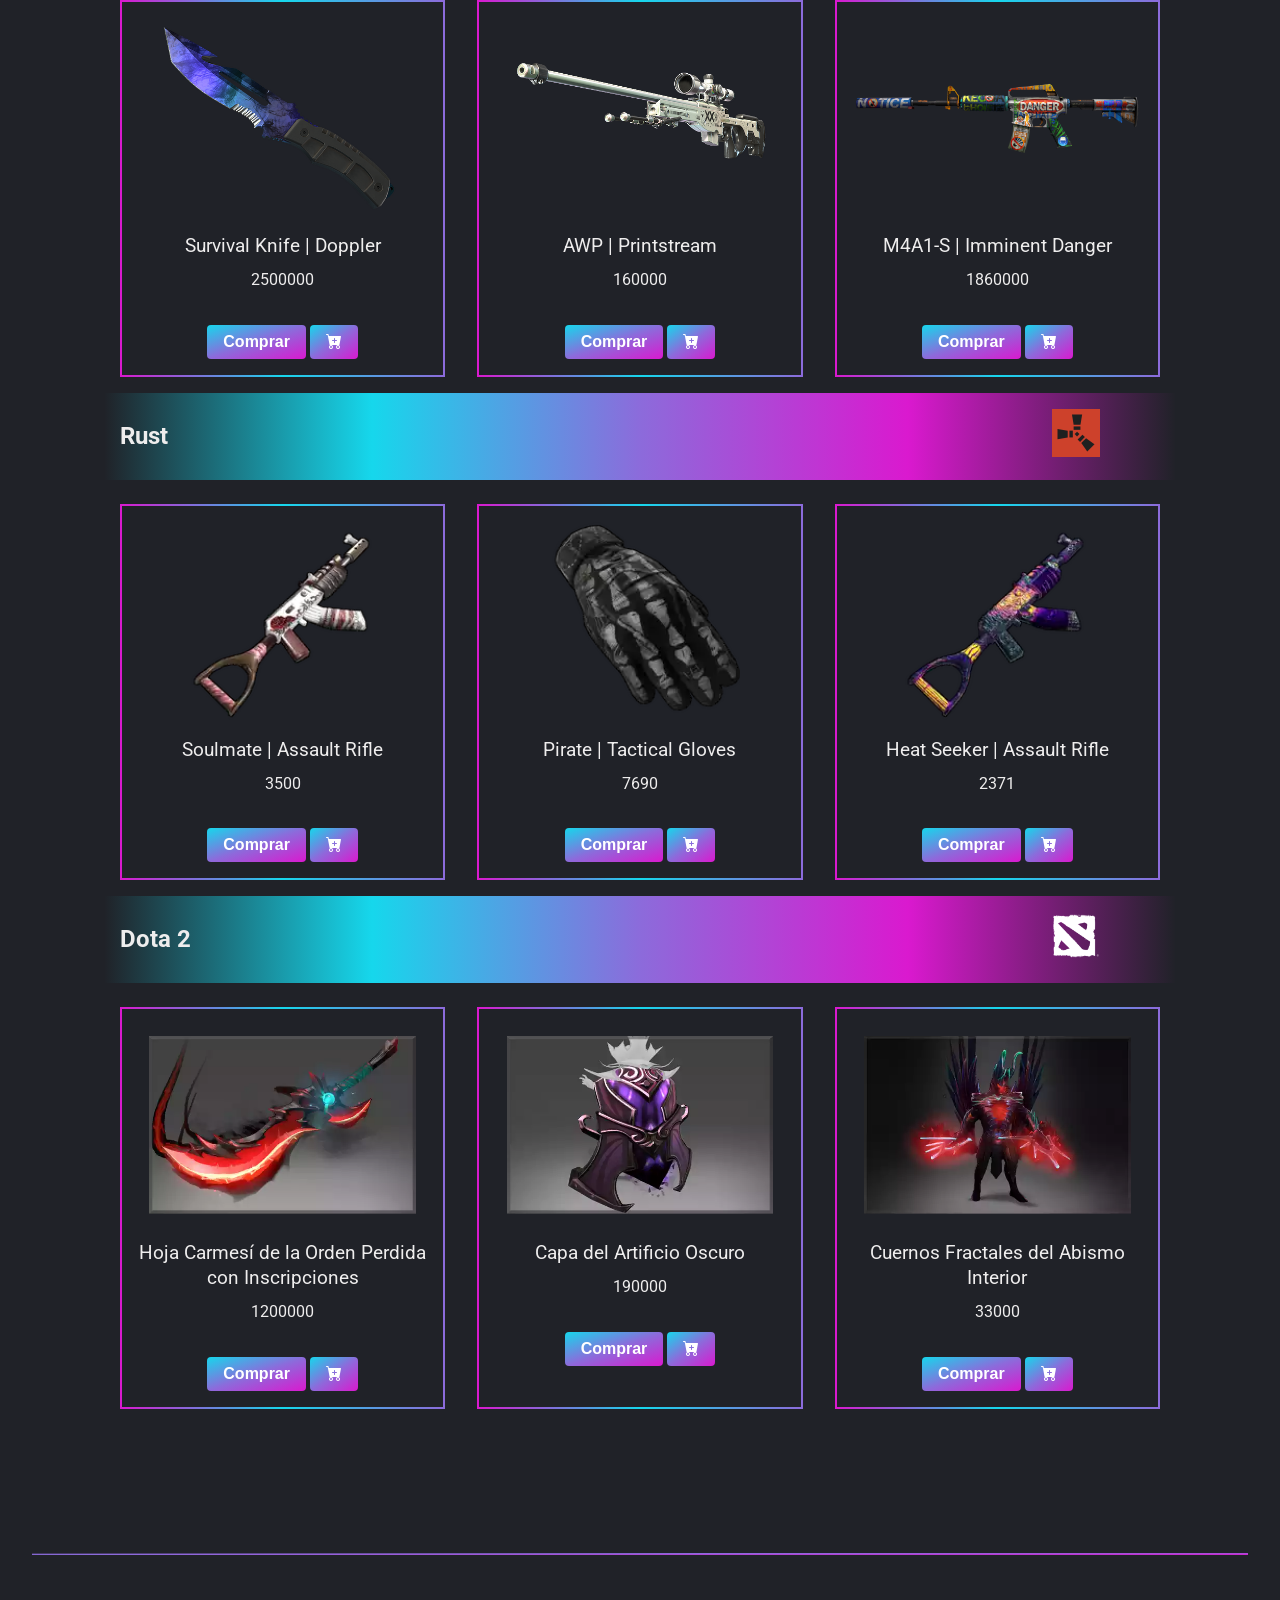
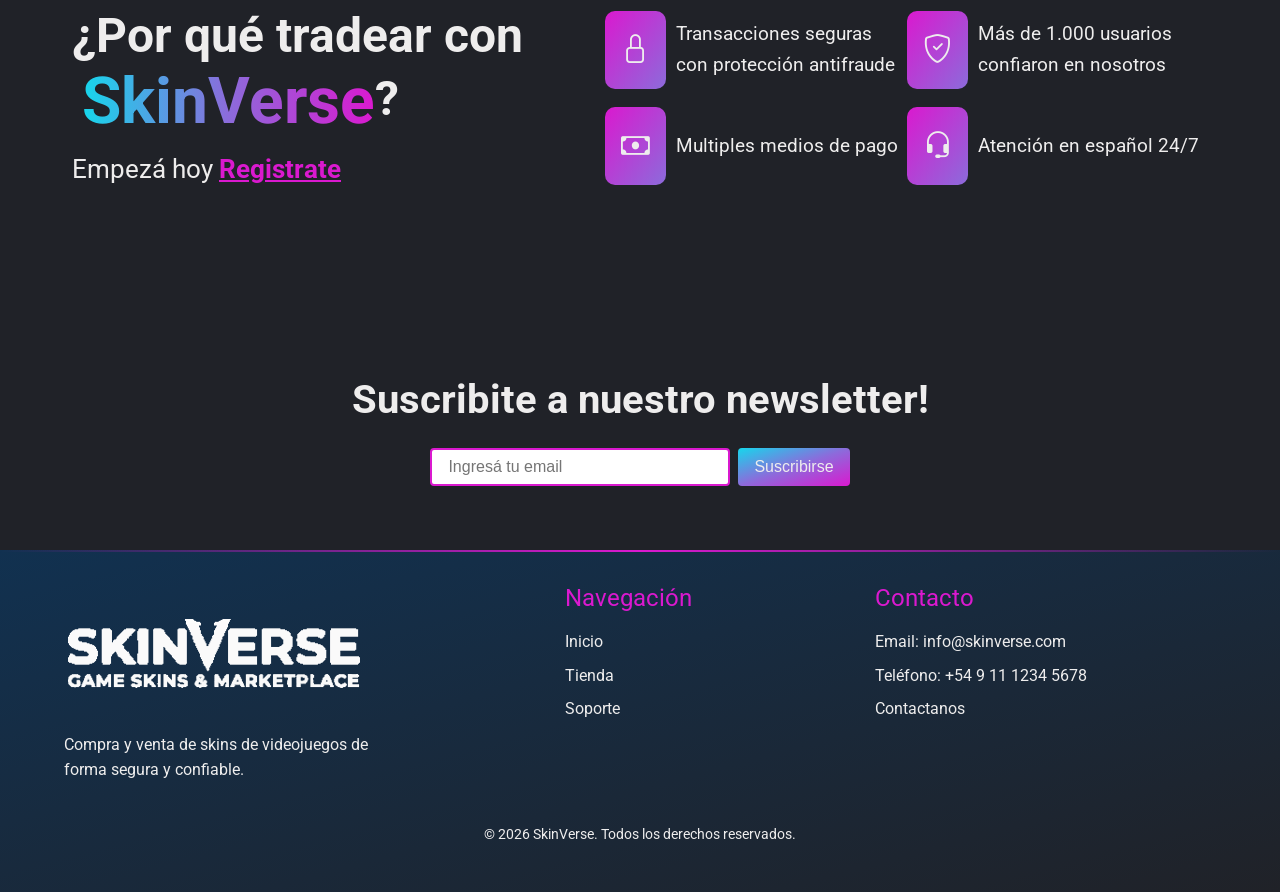
==== commit caf3a21e: "carrito funcionando, simulacion de proceso de pago Agrego todo el funcionamiento del carrito de comp" ====
--- a/index.html
+++ b/index.html
@@ -66,9 +66,9 @@
     <meta name="robots" content="index, follow">
 
     <!-- JS -->
-    <script src="/js/main.js" defer></script>
+    <script type="module" src="/js/main.js" defer></script>
     <script src="/js/cartManager.js" defer></script>
-    <script src="/js/home.js" defer></script>
+    <script type="module" src="/js/pages/home.js" defer></script>
 
 </head>
 <!-- BODY START -->
@@ -92,7 +92,7 @@
                 <a href="/pages/auth/login.html" class="btn-auth">Iniciar sesión</a>
                 <a href="/pages/auth/signup.html" class="btn-auth">Registrarse</a>
                 <a href="/pages/cart/cart.html" class="nav-link cart-link"><i class="bi bi-cart-fill"></i><span
-                        class="cart-count">0</span></a>
+                        class="cart-count" data-cart-count></span></a>
             </div>
         </div>
         <div class="header-bottom">
@@ -153,24 +153,24 @@
             <div class="container products-container">
                 <h2>Destacados</h2>
                 <div class="products-content">
-                    <h2 id="CS2">Counter Strike 2 <span><img src="assets/img/main/logos/logo_cs_sm_blk.svg"
+                    <h2 id="CS2">Counter Strike 2 <span><img src="assets/img/main/logos/cs2_logo.svg"
                                 alt="cs2 logo" loading="lazy"></span></h2>
                     <!-- PRODUCT CAROUSEL START -->
-                    <div class="popular-products-subsection cs2-products">
+                    <div class="popular-products-subsection cs2-products products-container">
                         <!-- Cards will be generated by JavaScript -->
                     </div> 
                     <!-- PRODUCT CAROUSEL END -->
-                    <h2 id="Rust">Rust <span><img src="assets/img/main/logos/rust-marque.svg" alt="rust logo"
+                    <h2 id="Rust">Rust <span><img src="assets/img/main/logos/rust_logo.svg" alt="rust logo"
                                 loading="lazy"></span></h2>
                     <!-- SECOND CAROUSEL START -->
-                    <div class="popular-products-subsection rust-products">
+                    <div class="popular-products-subsection rust-products products-container">
                         <!-- Cards will be generated by JavaScript -->
                     </div>
                     <!-- SECOND CAROUSEL END -->
-                    <h2 id="Dota2">Dota 2 <span><img src="assets/img/main/logos/dota2_logo_symbol.png" alt="dota2 logo"
+                    <h2 id="Dota2">Dota 2 <span><img src="assets/img/main/logos/dota2_logo.svg" alt="dota2 logo"
                                 loading="lazy"></span></h2>
                     <!-- TERTIARY CAROUSEL START -->
-                    <div class="popular-products-subsection dota2-products">
+                    <div class="popular-products-subsection dota2-products products-container">
                         <!-- Cards will be generated by JavaScript -->
                     </div>
                     <!-- TERTIARY CAROUSEL END -->
--- a/css/styles.css
+++ b/css/styles.css
@@ -177,6 +177,11 @@
     cursor: pointer;
 }
 
+.border {
+    border: 1px solid var(--primary-color);
+    border-radius: 4px;
+}
+
 /* ------------------ */
 
 /* Clases pertenecientes al layout: header, main y footer */
